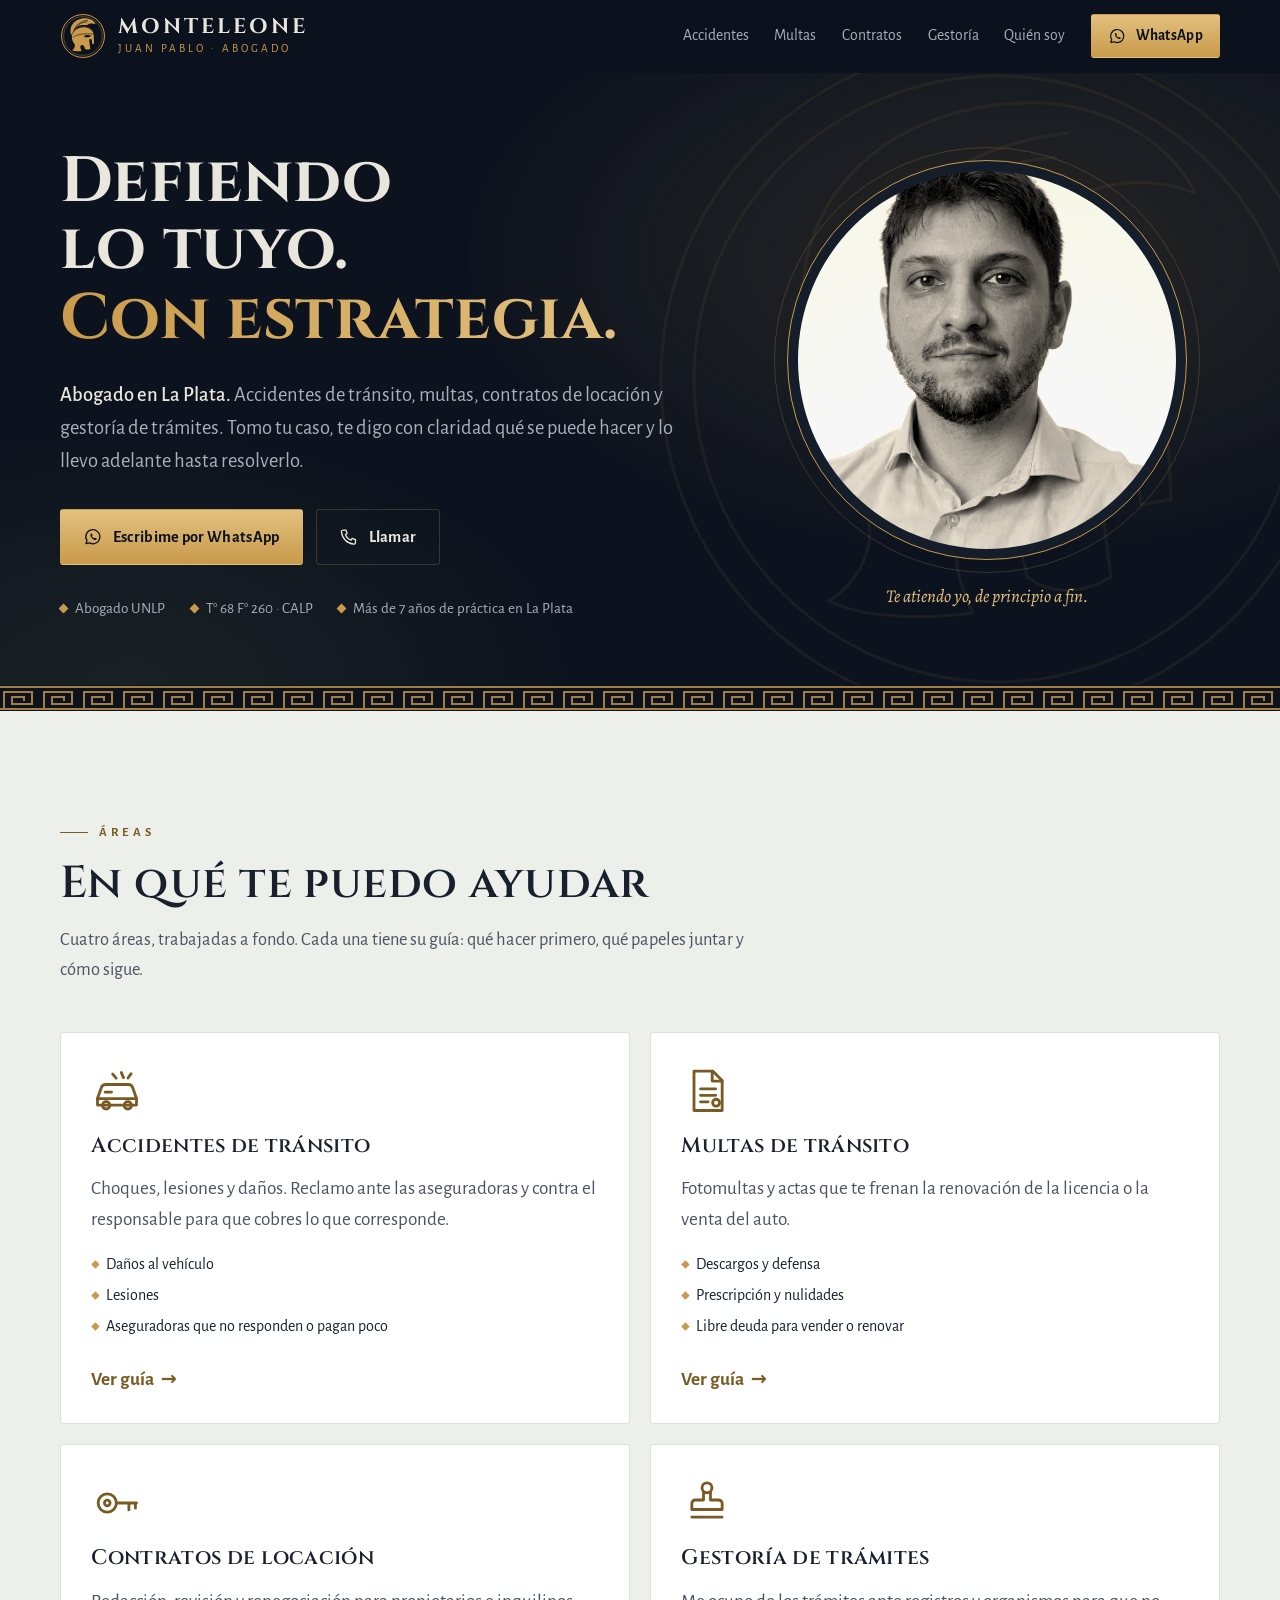
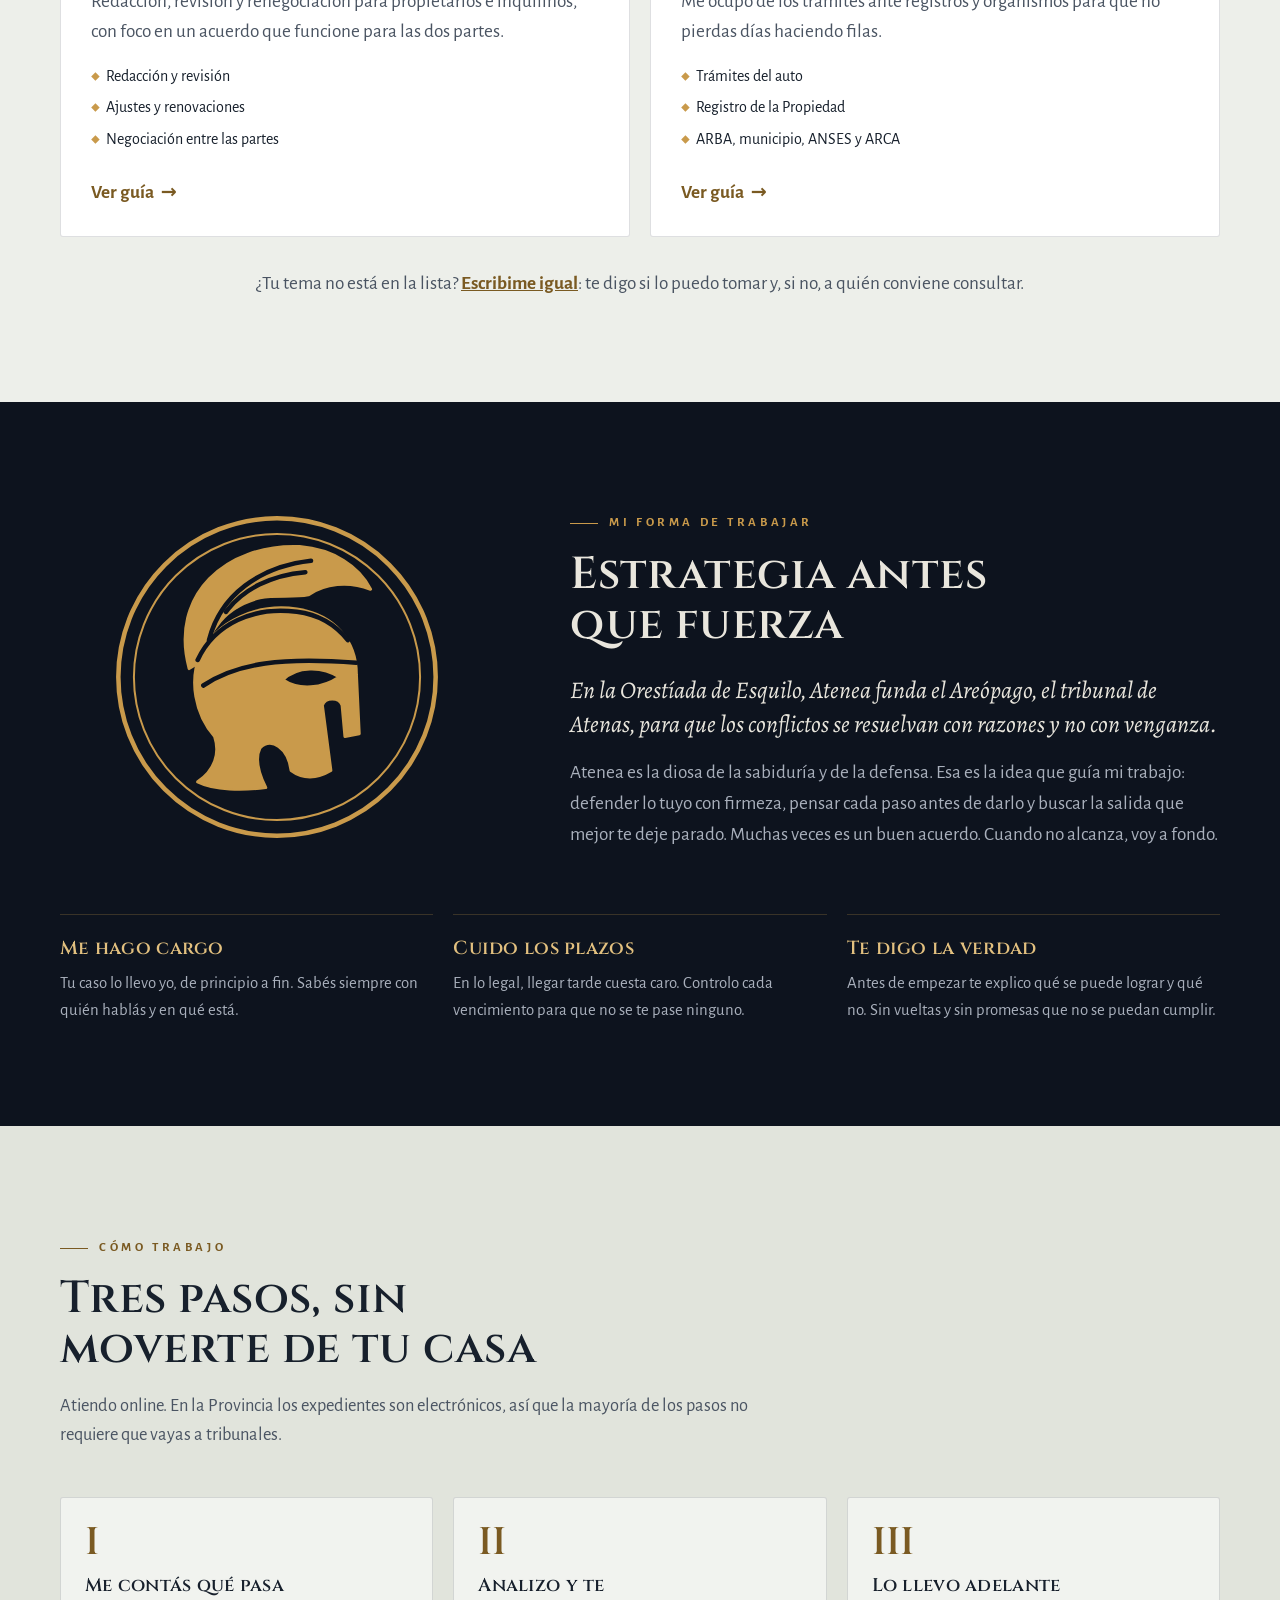
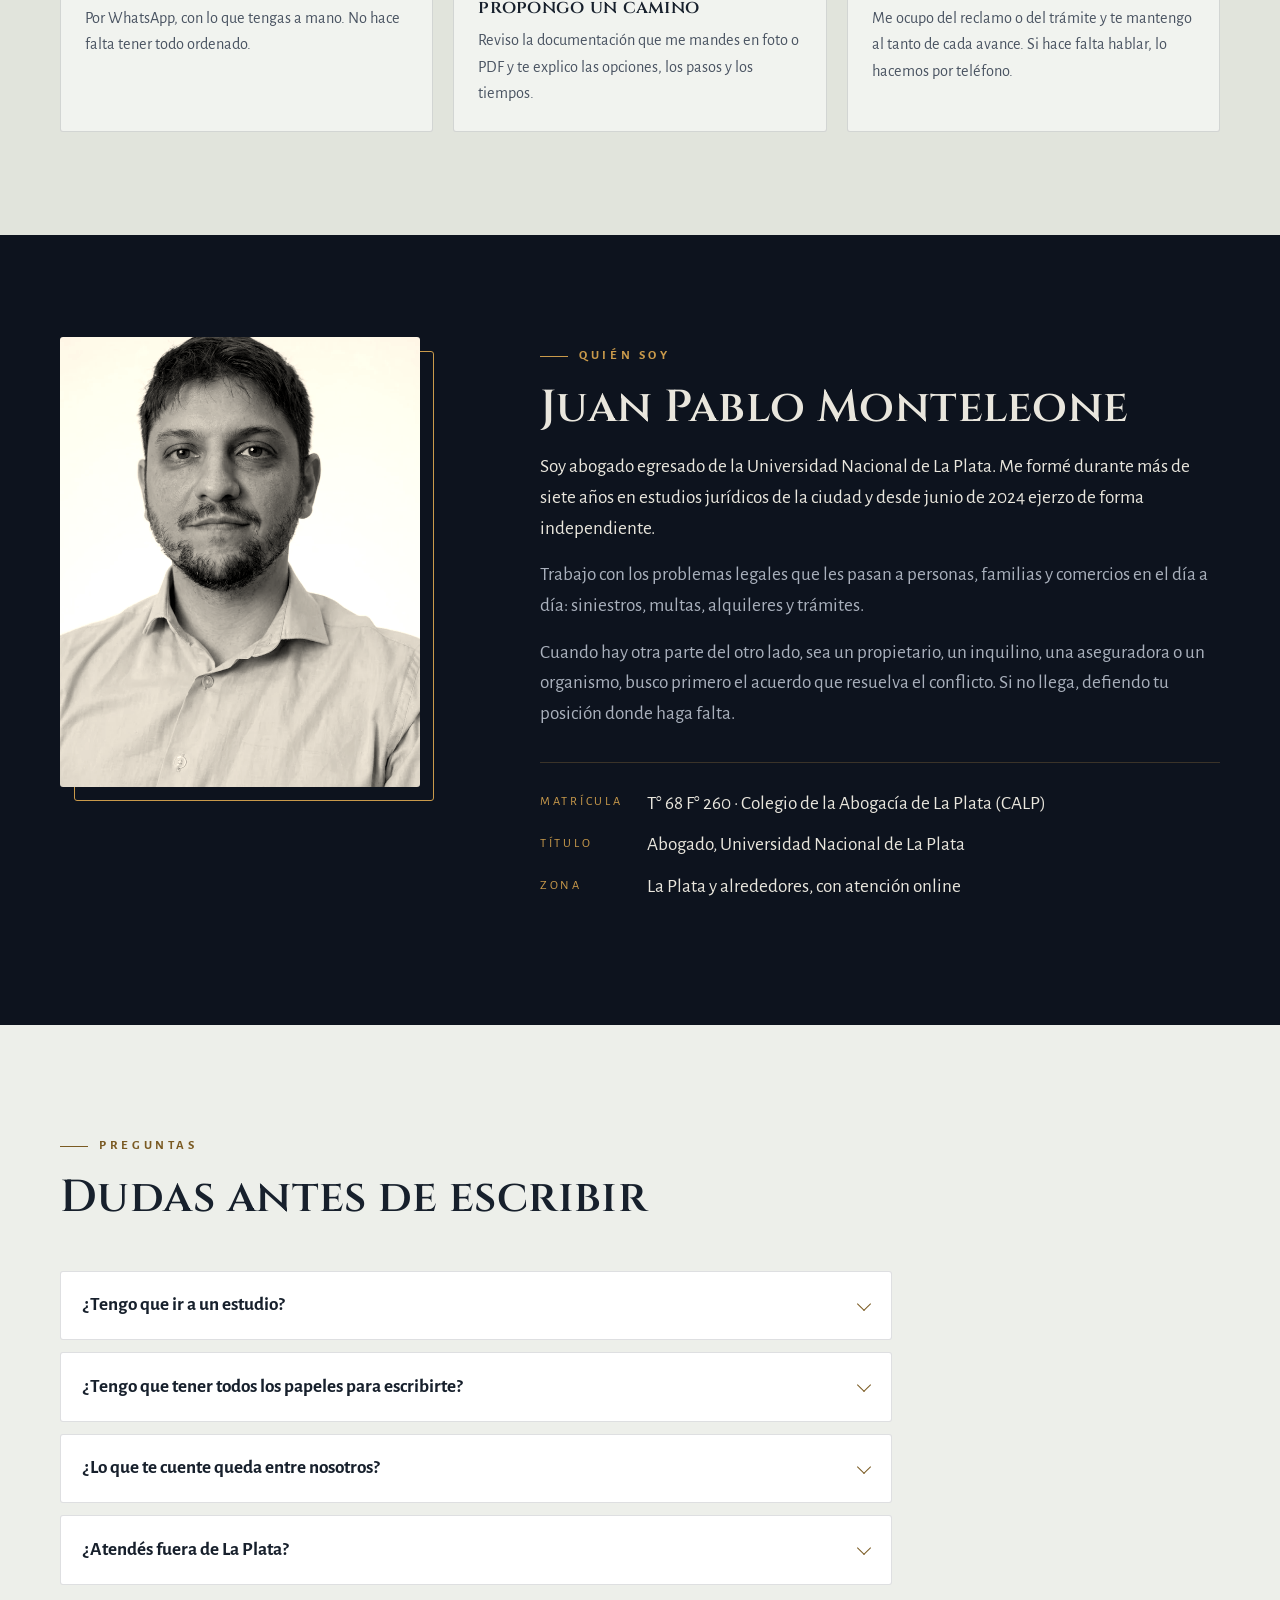
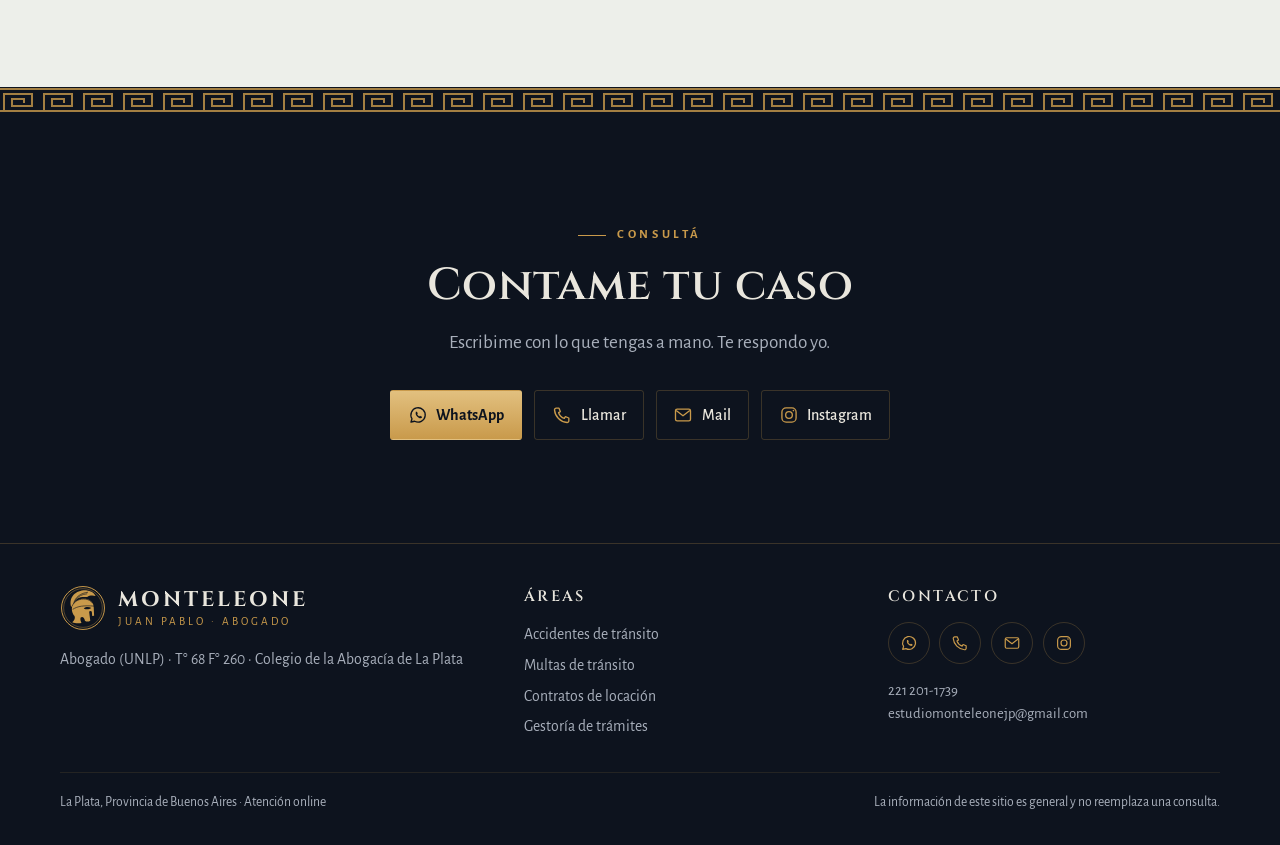
==== index.html @ ce4d89a9 "Rediseño Atenea: home, estilos, redirecciones y README" ====
<!doctype html>
<html lang="es-AR">
<head>
<meta charset="utf-8">
<!-- BORRADOR: sacar la línea de abajo cuando Juan Pablo apruebe la publicación (en TODAS las páginas) -->
<meta name="robots" content="noindex, nofollow">
<meta name="viewport" content="width=device-width, initial-scale=1, viewport-fit=cover">
<title>Juan Pablo Monteleone | Abogado en La Plata</title>
<meta name="description" content="Abogado en La Plata: accidentes de tránsito, multas, contratos de locación y gestoría de trámites. Tomo tu caso y lo llevo adelante hasta resolverlo. Atención online.">
<meta name="theme-color" content="#0D131E">
<link rel="icon" href="/assets/logo/favicon.svg" type="image/svg+xml">
<link rel="stylesheet" href="/styles.css">
<link rel="canonical" href="https://juanpablomonteleone.pages.dev/">
<meta property="og:type" content="website">
<meta property="og:locale" content="es_AR">
<meta property="og:site_name" content="Juan Pablo Monteleone, abogado">
<meta property="og:title" content="Juan Pablo Monteleone | Abogado en La Plata">
<meta property="og:description" content="Abogado en La Plata: accidentes de tránsito, multas, contratos de locación y gestoría de trámites. Tomo tu caso y lo llevo adelante hasta resolverlo. Atención online.">
<meta property="og:url" content="https://juanpablomonteleone.pages.dev/">
<meta property="og:image" content="https://juanpablomonteleone.pages.dev/assets/og/home.jpg">
<script type="application/ld+json">{"@context": "https://schema.org", "@type": "LegalService", "name": "Juan Pablo Monteleone, abogado", "url": "https://juanpablomonteleone.pages.dev/", "telephone": "+5492212011739", "email": "estudiomonteleonejp@gmail.com", "image": "https://juanpablomonteleone.pages.dev/assets/foto-rect.webp", "areaServed": "La Plata, Provincia de Buenos Aires", "address": {"@type": "PostalAddress", "addressLocality": "La Plata", "addressRegion": "Buenos Aires", "addressCountry": "AR"}, "knowsAbout": ["Accidentes de tránsito", "Multas de tránsito", "Contratos de locación", "Gestoría de trámites"], "sameAs": ["https://www.instagram.com/monteleone.abogado/"]}</script>
</head>
<body>
<a class="saltar" href="#contenido">Saltar al contenido</a>
<header class="cabecera">
  <div class="contenedor">
    <a class="marca" href="/" aria-label="Juan Pablo Monteleone, abogado. Inicio">
      <svg viewBox="0 0 120 120" aria-hidden="true" ><g fill="none" style="stroke:var(--bronce)"><circle cx="60" cy="60" r="56" stroke-width="2.6"/><circle cx="60" cy="60" r="50.5" stroke-width="1"/></g><g transform="translate(-4 1)" style="fill:var(--bronce)"><path d="M33 56 C 26 30, 46 12, 72 13 C 84 14, 93 20, 97 28 C 89 25, 81 26, 75 30 C 70 31, 64 30, 58 31 C 46 34, 39 43, 38 53 Z"/><path fill-rule="evenodd" d="M36 96 C 42 92, 44 86, 42 80 C 35 72, 33 60, 37 51 C 43 39, 57 33, 71 35 C 84 37, 92 46, 92 58 L 93 79 L 88 80 L 87 69 C 86 66, 81 66, 80 69 L 83 92 C 78 95, 73 95, 69 92 C 68 84, 62 80, 58 84 C 56 88, 58 94, 60 98 C 52 99, 42 99, 36 96 Z M 66 60 C 71 55, 80 55, 86 59 C 80 63, 72 64, 66 60 Z"/></g><g transform="translate(-4 1)" fill="none" stroke-linecap="round" style="stroke:var(--noche)" stroke-width="1.6"><path d="M36 53 C 42 40, 56 34, 71 36 C 79 37, 85 41, 89 46"/><path d="M40 46 C 44 30, 58 20, 76 18"/><path d="M46 36 C 52 28, 62 23, 74 22"/><path d="M38 62 C 50 54, 66 52, 92 54"/></g></svg>
      <span class="marca-texto"><span class="marca-nombre">MONTELEONE</span><span class="marca-sub">Juan Pablo · Abogado</span></span>
    </a>
    <button class="menu-btn" type="button" aria-expanded="false" aria-controls="nav" aria-label="Abrir menú"><span></span><span></span><span></span></button>
    <nav class="nav" id="nav" aria-label="Principal">
      <a class="nav-link" href="/accidentes/">Accidentes</a><a class="nav-link" href="/multas/">Multas</a><a class="nav-link" href="/contratos/">Contratos</a><a class="nav-link" href="/gestoria/">Gestoría</a><a class="nav-link" href="/#quien-soy">Quién soy</a>
      <a class="btn btn-oro btn-chico" href="https://wa.me/5492212011739?text=Hola%20Juan%20Pablo%2C%20vi%20tu%20web%20y%20quiero%20hacerte%20una%20consulta." target="_blank" rel="noopener"><svg viewBox="0 0 24 24" aria-hidden="true" fill="none" stroke="currentColor" stroke-width="1.6" stroke-linejoin="round"><path d="M3.6 20.4l1.2-3.9A8.6 8.6 0 1 1 8 19.5z"/><path fill="currentColor" stroke="none" d="M9 8.6c.2-.5.6-.6.9-.6h.5c.2 0 .4.1.5.4l.7 1.6c.1.2 0 .5-.1.6l-.5.6c.6 1.1 1.4 1.9 2.5 2.5l.6-.5c.2-.2.4-.2.6-.1l1.6.7c.3.1.4.3.4.5v.5c0 .3-.1.7-.6.9-.7.3-1.9.4-3.7-.8-1.5-1-2.6-2.4-3-3.6-.4-1.3-.1-2.1.1-2.7z"/></svg>WhatsApp</a>
    </nav>
  </div>
</header>
<main id="contenido">
<section class="hero">
  <svg class="hero-marca-agua" viewBox="0 0 120 120" aria-hidden="true"><g fill="none" stroke="#C99A4B" stroke-width=".5" stroke-linejoin="round"><circle pathLength="1" cx="60" cy="60" r="56"/><circle pathLength="1" cx="60" cy="60" r="50.5"/><g transform="translate(-4 1)"><path pathLength="1" d="M33 56 C 26 30, 46 12, 72 13 C 84 14, 93 20, 97 28 C 89 25, 81 26, 75 30 C 70 31, 64 30, 58 31 C 46 34, 39 43, 38 53 Z"/><path pathLength="1" d="M36 96 C 42 92, 44 86, 42 80 C 35 72, 33 60, 37 51 C 43 39, 57 33, 71 35 C 84 37, 92 46, 92 58 L 93 79 L 88 80 L 87 69 C 86 66, 81 66, 80 69 L 83 92 C 78 95, 73 95, 69 92 C 68 84, 62 80, 58 84 C 56 88, 58 94, 60 98 C 52 99, 42 99, 36 96 Z"/><path pathLength="1" d="M 66 60 C 71 55, 80 55, 86 59 C 80 63, 72 64, 66 60 Z"/><path pathLength="1" d="M36 53 C 42 40, 56 34, 71 36 C 79 37, 85 41, 89 46"/><path pathLength="1" d="M40 46 C 44 30, 58 20, 76 18"/><path pathLength="1" d="M46 36 C 52 28, 62 23, 74 22"/><path pathLength="1" d="M38 62 C 50 54, 66 52, 92 54"/></g></g></svg>
  <div class="contenedor hero-grid">
    <div>
      <h1><span class="linea"><span>Defiendo lo tuyo.</span></span><span class="linea"><em>Con estrategia.</em></span></h1>
      <p class="hero-lead entrada d1"><strong>Abogado en La Plata.</strong> Accidentes de tránsito, multas, contratos de locación y gestoría de trámites. Tomo tu caso, te digo con claridad qué se puede hacer y lo llevo adelante hasta resolverlo.</p>
      <div class="hero-acciones entrada d2">
        <a class="btn btn-oro" href="https://wa.me/5492212011739?text=Hola%20Juan%20Pablo%2C%20vi%20tu%20web%20y%20quiero%20hacerte%20una%20consulta." target="_blank" rel="noopener"><svg viewBox="0 0 24 24" aria-hidden="true" fill="none" stroke="currentColor" stroke-width="1.6" stroke-linejoin="round"><path d="M3.6 20.4l1.2-3.9A8.6 8.6 0 1 1 8 19.5z"/><path fill="currentColor" stroke="none" d="M9 8.6c.2-.5.6-.6.9-.6h.5c.2 0 .4.1.5.4l.7 1.6c.1.2 0 .5-.1.6l-.5.6c.6 1.1 1.4 1.9 2.5 2.5l.6-.5c.2-.2.4-.2.6-.1l1.6.7c.3.1.4.3.4.5v.5c0 .3-.1.7-.6.9-.7.3-1.9.4-3.7-.8-1.5-1-2.6-2.4-3-3.6-.4-1.3-.1-2.1.1-2.7z"/></svg>Escribime por WhatsApp</a>
        <a class="btn btn-linea" href="tel:+5492212011739"><svg viewBox="0 0 24 24" aria-hidden="true" fill="none" stroke="currentColor" stroke-width="1.6" stroke-linejoin="round"><path d="M5 3.8h3.4l1.6 4.1-2.1 1.3a11 11 0 0 0 6.9 6.9l1.3-2.1 4.1 1.6V19a2 2 0 0 1-2.1 2A16.5 16.5 0 0 1 3 5.9a2 2 0 0 1 2-2.1z"/></svg>Llamar</a>
      </div>
      <ul class="credenciales entrada d3">
        <li>Abogado UNLP</li>
        <li>T° 68 F° 260 · CALP</li>
        <li>Más de 7 años de práctica en La Plata</li>
      </ul>
    </div>
    <figure class="retrato" style="margin:0">
      <div class="retrato-marco"><img src="/assets/foto-rect.webp" alt="Juan Pablo Monteleone, abogado en La Plata" width="697" height="1024" fetchpriority="high"></div>
      <figcaption class="retrato-pie entrada d3">Te atiendo yo, de principio a fin.</figcaption>
    </figure>
  </div>
</section>
<div class="meandro" aria-hidden="true"></div>

<section class="seccion claro" id="areas">
  <div class="contenedor">
    <div class="encabezado rv"><span class="rotulo">Áreas</span><h2>En qué te puedo ayudar</h2><p>Cuatro áreas, trabajadas a fondo. Cada una tiene su guía: qué hacer primero, qué papeles juntar y cómo sigue.</p></div>
    <div class="areas" data-escalonar><a class="area" href="/accidentes/">
      <span class="area-ico"><svg viewBox="0 0 24 24" aria-hidden="true" fill="none" stroke="currentColor" stroke-width="1.3" stroke-linejoin="round" stroke-linecap="round"><path d="M3 15.5l1.7-4.9A2.2 2.2 0 0 1 6.8 9h10.4a2.2 2.2 0 0 1 2.1 1.6l1.7 4.9v3H3z"/><path d="M3 15.5h18M6.5 12.5h3"/><circle cx="7" cy="18.6" r="1.7"/><circle cx="17" cy="18.6" r="1.7"/><path d="M14 3.5l1 2.3M18.5 4l-1.4 2M10 4.2l1.6 1.9"/></svg></span>
      <h3>Accidentes de tránsito</h3>
      <p>Choques, lesiones y daños. Reclamo ante las aseguradoras y contra el responsable para que cobres lo que corresponde.</p>
      <ul><li>Daños al vehículo</li><li>Lesiones</li><li>Aseguradoras que no responden o pagan poco</li></ul>
      <span class="ver">Ver guía <span aria-hidden="true">→</span></span>
    </a><a class="area" href="/multas/">
      <span class="area-ico"><svg viewBox="0 0 24 24" aria-hidden="true" fill="none" stroke="currentColor" stroke-width="1.3" stroke-linejoin="round" stroke-linecap="round"><path d="M6 2.8h8.6L19 7.2V21H6z"/><path d="M14.4 2.8v4.6H19M9 11h7M9 14h7M9 17h3.5"/><circle cx="16.2" cy="17.4" r="1.6"/></svg></span>
      <h3>Multas de tránsito</h3>
      <p>Fotomultas y actas que te frenan la renovación de la licencia o la venta del auto.</p>
      <ul><li>Descargos y defensa</li><li>Prescripción y nulidades</li><li>Libre deuda para vender o renovar</li></ul>
      <span class="ver">Ver guía <span aria-hidden="true">→</span></span>
    </a><a class="area" href="/contratos/">
      <span class="area-ico"><svg viewBox="0 0 24 24" aria-hidden="true" fill="none" stroke="currentColor" stroke-width="1.3" stroke-linejoin="round" stroke-linecap="round"><circle cx="7.5" cy="12" r="4.2"/><circle cx="7.5" cy="12" r="1.3"/><path d="M11.7 12H21M17.5 12v3.2M20.5 12v2.4"/></svg></span>
      <h3>Contratos de locación</h3>
      <p>Redacción, revisión y renegociación para propietarios e inquilinos, con foco en un acuerdo que funcione para las dos partes.</p>
      <ul><li>Redacción y revisión</li><li>Ajustes y renovaciones</li><li>Negociación entre las partes</li></ul>
      <span class="ver">Ver guía <span aria-hidden="true">→</span></span>
    </a><a class="area" href="/gestoria/">
      <span class="area-ico"><svg viewBox="0 0 24 24" aria-hidden="true" fill="none" stroke="currentColor" stroke-width="1.3" stroke-linejoin="round" stroke-linecap="round"><circle cx="12" cy="5" r="2.3"/><path d="M10.4 7v3.6H6.6A1.6 1.6 0 0 0 5 12.2V15h14v-2.8a1.6 1.6 0 0 0-1.6-1.6h-3.8V7"/><path d="M5 18.5h14"/></svg></span>
      <h3>Gestoría de trámites</h3>
      <p>Me ocupo de los trámites ante registros y organismos para que no pierdas días haciendo filas.</p>
      <ul><li>Trámites del auto</li><li>Registro de la Propiedad</li><li>ARBA, municipio, ANSES y ARCA</li></ul>
      <span class="ver">Ver guía <span aria-hidden="true">→</span></span>
    </a></div>
    <p class="nota-centro rv">¿Tu tema no está en la lista? <a href="https://wa.me/5492212011739?text=Hola%20Juan%20Pablo%2C%20vi%20tu%20web%20y%20quiero%20consultarte%20por%20otro%20tema." target="_blank" rel="noopener">Escribime igual</a>: te digo si lo puedo tomar y, si no, a quién conviene consultar.</p>
  </div>
</section>

<section class="seccion atenea">
  <div class="contenedor">
    <div class="atenea-grid">
      <svg class="atenea-emblema" viewBox="0 0 120 120" aria-hidden="true"><g fill="none" stroke="currentColor"><circle pathLength="1" class="trazo" cx="60" cy="60" r="56" stroke-width="1.6"/><circle pathLength="1" class="trazo" cx="60" cy="60" r="50.5" stroke-width=".7"/><g transform="translate(-4 1)" stroke-width="1.1" stroke-linejoin="round"><path pathLength="1" class="trazo" d="M33 56 C 26 30, 46 12, 72 13 C 84 14, 93 20, 97 28 C 89 25, 81 26, 75 30 C 70 31, 64 30, 58 31 C 46 34, 39 43, 38 53 Z"/><path pathLength="1" class="trazo" d="M36 96 C 42 92, 44 86, 42 80 C 35 72, 33 60, 37 51 C 43 39, 57 33, 71 35 C 84 37, 92 46, 92 58 L 93 79 L 88 80 L 87 69 C 86 66, 81 66, 80 69 L 83 92 C 78 95, 73 95, 69 92 C 68 84, 62 80, 58 84 C 56 88, 58 94, 60 98 C 52 99, 42 99, 36 96 Z"/><path pathLength="1" class="trazo" d="M 66 60 C 71 55, 80 55, 86 59 C 80 63, 72 64, 66 60 Z"/></g></g><g class="relleno" transform="translate(-4 1)"><path fill="currentColor" d="M33 56 C 26 30, 46 12, 72 13 C 84 14, 93 20, 97 28 C 89 25, 81 26, 75 30 C 70 31, 64 30, 58 31 C 46 34, 39 43, 38 53 Z"/><path fill="currentColor" fill-rule="evenodd" d="M36 96 C 42 92, 44 86, 42 80 C 35 72, 33 60, 37 51 C 43 39, 57 33, 71 35 C 84 37, 92 46, 92 58 L 93 79 L 88 80 L 87 69 C 86 66, 81 66, 80 69 L 83 92 C 78 95, 73 95, 69 92 C 68 84, 62 80, 58 84 C 56 88, 58 94, 60 98 C 52 99, 42 99, 36 96 Z M 66 60 C 71 55, 80 55, 86 59 C 80 63, 72 64, 66 60 Z"/><g fill="none" stroke-linecap="round" stroke-width="1.6" style="stroke:var(--noche)"><path d="M36 53 C 42 40, 56 34, 71 36 C 79 37, 85 41, 89 46"/><path d="M40 46 C 44 30, 58 20, 76 18"/><path d="M46 36 C 52 28, 62 23, 74 22"/><path d="M38 62 C 50 54, 66 52, 92 54"/></g></g></svg>
      <div class="rv">
        <span class="rotulo">Mi forma de trabajar</span>
        <h2>Estrategia antes que fuerza</h2>
        <p class="cita">En la Orestíada de Esquilo, Atenea funda el Areópago, el tribunal de Atenas, para que los conflictos se resuelvan con razones y no con venganza.</p>
        <p class="texto">Atenea es la diosa de la sabiduría y de la defensa. Esa es la idea que guía mi trabajo: defender lo tuyo con firmeza, pensar cada paso antes de darlo y buscar la salida que mejor te deje parado. Muchas veces es un buen acuerdo. Cuando no alcanza, voy a fondo.</p>
      </div>
    </div>
    <div class="pilares" data-escalonar>
      <div class="pilar"><h3>Me hago cargo</h3><p>Tu caso lo llevo yo, de principio a fin. Sabés siempre con quién hablás y en qué está.</p></div>
      <div class="pilar"><h3>Cuido los plazos</h3><p>En lo legal, llegar tarde cuesta caro. Controlo cada vencimiento para que no se te pase ninguno.</p></div>
      <div class="pilar"><h3>Te digo la verdad</h3><p>Antes de empezar te explico qué se puede lograr y qué no. Sin vueltas y sin promesas que no se puedan cumplir.</p></div>
    </div>
  </div>
</section>

<section class="seccion claro alt">
  <div class="contenedor">
    <div class="encabezado rv"><span class="rotulo">Cómo trabajo</span><h2>Tres pasos, sin moverte de tu casa</h2><p>Atiendo online. En la Provincia los expedientes son electrónicos, así que la mayoría de los pasos no requiere que vayas a tribunales.</p></div>
    <ol class="pasos" style="--n:3" data-escalonar><li class="paso"><span class="paso-num" aria-hidden="true">I</span><h3>Me contás qué pasa</h3><p>Por WhatsApp, con lo que tengas a mano. No hace falta tener todo ordenado.</p></li><li class="paso"><span class="paso-num" aria-hidden="true">II</span><h3>Analizo y te propongo un camino</h3><p>Reviso la documentación que me mandes en foto o PDF y te explico las opciones, los pasos y los tiempos.</p></li><li class="paso"><span class="paso-num" aria-hidden="true">III</span><h3>Lo llevo adelante</h3><p>Me ocupo del reclamo o del trámite y te mantengo al tanto de cada avance. Si hace falta hablar, lo hacemos por teléfono.</p></li></ol>
  </div>
</section>

<section class="seccion" id="quien-soy">
  <div class="contenedor quien-grid">
    <div class="quien-foto rv"><img src="/assets/foto-rect.webp" alt="Retrato de Juan Pablo Monteleone" width="697" height="1024" loading="lazy"></div>
    <div class="quien-texto rv" style="--d:.12s">
      <span class="rotulo">Quién soy</span>
      <h2>Juan Pablo Monteleone</h2>
      <p class="destacado" style="margin-top:1.2rem">Soy abogado egresado de la Universidad Nacional de La Plata. Me formé durante más de siete años en estudios jurídicos de la ciudad y desde junio de 2024 ejerzo de forma independiente.</p>
      <p>Trabajo con los problemas legales que les pasan a personas, familias y comercios en el día a día: siniestros, multas, alquileres y trámites.</p>
      <p>Cuando hay otra parte del otro lado, sea un propietario, un inquilino, una aseguradora o un organismo, busco primero el acuerdo que resuelva el conflicto. Si no llega, defiendo tu posición donde haga falta.</p>
      <dl class="datos">
        <dt>Matrícula</dt><dd>T° 68 F° 260 · Colegio de la Abogacía de La Plata (CALP)</dd>
        <dt>Título</dt><dd>Abogado, Universidad Nacional de La Plata</dd>
        <dt>Zona</dt><dd>La Plata y alrededores, con atención online</dd>
      </dl>
    </div>
  </div>
</section>

<section class="seccion claro">
  <div class="contenedor">
    <div class="encabezado rv"><span class="rotulo">Preguntas</span><h2>Dudas antes de escribir</h2></div>
    <div class="faq" data-escalonar><details><summary>¿Tengo que ir a un estudio?</summary><div class="resp"><p>No. Atiendo online: me escribís por WhatsApp, me mandás la documentación en foto o PDF y, si hace falta, hablamos por teléfono.</p></div></details><details><summary>¿Tengo que tener todos los papeles para escribirte?</summary><div class="resp"><p>No. Contame qué pasó con lo que tengas. Yo te digo qué falta y cómo conseguirlo.</p></div></details><details><summary>¿Lo que te cuente queda entre nosotros?</summary><div class="resp"><p>Sí. Como abogado estoy obligado a guardar secreto profesional. Lo que me contás y los documentos que me mandás se usan solo para tu consulta.</p></div></details><details><summary>¿Atendés fuera de La Plata?</summary><div class="resp"><p>Trabajo principalmente en La Plata y alrededores. Como atiendo online, también puedo tomar consultas de otras ciudades de la Provincia. Si tu caso tramita en otra jurisdicción, te lo digo desde el principio.</p></div></details></div>
  </div>
</section>

<div class="meandro" aria-hidden="true"></div>
<section class="seccion cta-final">
  <div class="contenedor rv">
    <span class="rotulo">Consultá</span>
    <h2>Contame tu caso</h2>
    <p>Escribime con lo que tengas a mano. Te respondo yo.</p>
    <div class="contacto-iconos"><a class="ico-btn principal" href="https://wa.me/5492212011739?text=Hola%20Juan%20Pablo%2C%20vi%20tu%20web%20y%20quiero%20hacerte%20una%20consulta." target="_blank" rel="noopener"><svg viewBox="0 0 24 24" aria-hidden="true" fill="none" stroke="currentColor" stroke-width="1.6" stroke-linejoin="round"><path d="M3.6 20.4l1.2-3.9A8.6 8.6 0 1 1 8 19.5z"/><path fill="currentColor" stroke="none" d="M9 8.6c.2-.5.6-.6.9-.6h.5c.2 0 .4.1.5.4l.7 1.6c.1.2 0 .5-.1.6l-.5.6c.6 1.1 1.4 1.9 2.5 2.5l.6-.5c.2-.2.4-.2.6-.1l1.6.7c.3.1.4.3.4.5v.5c0 .3-.1.7-.6.9-.7.3-1.9.4-3.7-.8-1.5-1-2.6-2.4-3-3.6-.4-1.3-.1-2.1.1-2.7z"/></svg><span>WhatsApp</span></a><a class="ico-btn" href="tel:+5492212011739" title="221 201-1739"><svg viewBox="0 0 24 24" aria-hidden="true" fill="none" stroke="currentColor" stroke-width="1.6" stroke-linejoin="round"><path d="M5 3.8h3.4l1.6 4.1-2.1 1.3a11 11 0 0 0 6.9 6.9l1.3-2.1 4.1 1.6V19a2 2 0 0 1-2.1 2A16.5 16.5 0 0 1 3 5.9a2 2 0 0 1 2-2.1z"/></svg><span>Llamar</span></a><a class="ico-btn" href="mailto:estudiomonteleonejp@gmail.com" title="estudiomonteleonejp@gmail.com"><svg viewBox="0 0 24 24" aria-hidden="true" fill="none" stroke="currentColor" stroke-width="1.6" stroke-linejoin="round"><rect x="3" y="5" width="18" height="14" rx="2"/><path d="M3.8 6.6 12 13l8.2-6.4"/></svg><span>Mail</span></a><a class="ico-btn" href="https://www.instagram.com/monteleone.abogado/" target="_blank" rel="noopener" title="@monteleone.abogado"><svg viewBox="0 0 24 24" aria-hidden="true" fill="none" stroke="currentColor" stroke-width="1.6"><rect x="3.5" y="3.5" width="17" height="17" rx="5"/><circle cx="12" cy="12" r="4"/><circle cx="17.3" cy="6.7" r="1" fill="currentColor" stroke="none"/></svg><span>Instagram</span></a></div>
  </div>
</section>
</main>
<footer class="pie">
  <div class="contenedor">
    <div class="pie-grid">
      <div>
        <a class="marca" href="/" aria-label="Inicio"><svg viewBox="0 0 120 120" aria-hidden="true" ><g fill="none" style="stroke:var(--bronce)"><circle cx="60" cy="60" r="56" stroke-width="2.6"/><circle cx="60" cy="60" r="50.5" stroke-width="1"/></g><g transform="translate(-4 1)" style="fill:var(--bronce)"><path d="M33 56 C 26 30, 46 12, 72 13 C 84 14, 93 20, 97 28 C 89 25, 81 26, 75 30 C 70 31, 64 30, 58 31 C 46 34, 39 43, 38 53 Z"/><path fill-rule="evenodd" d="M36 96 C 42 92, 44 86, 42 80 C 35 72, 33 60, 37 51 C 43 39, 57 33, 71 35 C 84 37, 92 46, 92 58 L 93 79 L 88 80 L 87 69 C 86 66, 81 66, 80 69 L 83 92 C 78 95, 73 95, 69 92 C 68 84, 62 80, 58 84 C 56 88, 58 94, 60 98 C 52 99, 42 99, 36 96 Z M 66 60 C 71 55, 80 55, 86 59 C 80 63, 72 64, 66 60 Z"/></g><g transform="translate(-4 1)" fill="none" stroke-linecap="round" style="stroke:var(--noche)" stroke-width="1.6"><path d="M36 53 C 42 40, 56 34, 71 36 C 79 37, 85 41, 89 46"/><path d="M40 46 C 44 30, 58 20, 76 18"/><path d="M46 36 C 52 28, 62 23, 74 22"/><path d="M38 62 C 50 54, 66 52, 92 54"/></g></svg><span class="marca-texto"><span class="marca-nombre">MONTELEONE</span><span class="marca-sub">Juan Pablo · Abogado</span></span></a>
        <p class="matricula">Abogado (UNLP) · T° 68 F° 260 · Colegio de la Abogacía de La Plata</p>
      </div>
      <div>
        <h4>ÁREAS</h4>
        <ul><li><a href="/accidentes/">Accidentes de tránsito</a></li><li><a href="/multas/">Multas de tránsito</a></li><li><a href="/contratos/">Contratos de locación</a></li><li><a href="/gestoria/">Gestoría de trámites</a></li></ul>
      </div>
      <div>
        <h4>CONTACTO</h4>
        <div class="pie-iconos">
          <a href="https://wa.me/5492212011739?text=Hola%20Juan%20Pablo%2C%20vi%20tu%20web%20y%20quiero%20hacerte%20una%20consulta." target="_blank" rel="noopener" aria-label="WhatsApp"><svg viewBox="0 0 24 24" aria-hidden="true" fill="none" stroke="currentColor" stroke-width="1.6" stroke-linejoin="round"><path d="M3.6 20.4l1.2-3.9A8.6 8.6 0 1 1 8 19.5z"/><path fill="currentColor" stroke="none" d="M9 8.6c.2-.5.6-.6.9-.6h.5c.2 0 .4.1.5.4l.7 1.6c.1.2 0 .5-.1.6l-.5.6c.6 1.1 1.4 1.9 2.5 2.5l.6-.5c.2-.2.4-.2.6-.1l1.6.7c.3.1.4.3.4.5v.5c0 .3-.1.7-.6.9-.7.3-1.9.4-3.7-.8-1.5-1-2.6-2.4-3-3.6-.4-1.3-.1-2.1.1-2.7z"/></svg></a>
          <a href="tel:+5492212011739" aria-label="Llamar al 221 201-1739"><svg viewBox="0 0 24 24" aria-hidden="true" fill="none" stroke="currentColor" stroke-width="1.6" stroke-linejoin="round"><path d="M5 3.8h3.4l1.6 4.1-2.1 1.3a11 11 0 0 0 6.9 6.9l1.3-2.1 4.1 1.6V19a2 2 0 0 1-2.1 2A16.5 16.5 0 0 1 3 5.9a2 2 0 0 1 2-2.1z"/></svg></a>
          <a href="mailto:estudiomonteleonejp@gmail.com" aria-label="Enviar un mail"><svg viewBox="0 0 24 24" aria-hidden="true" fill="none" stroke="currentColor" stroke-width="1.6" stroke-linejoin="round"><rect x="3" y="5" width="18" height="14" rx="2"/><path d="M3.8 6.6 12 13l8.2-6.4"/></svg></a>
          <a href="https://www.instagram.com/monteleone.abogado/" target="_blank" rel="noopener" aria-label="Instagram"><svg viewBox="0 0 24 24" aria-hidden="true" fill="none" stroke="currentColor" stroke-width="1.6"><rect x="3.5" y="3.5" width="17" height="17" rx="5"/><circle cx="12" cy="12" r="4"/><circle cx="17.3" cy="6.7" r="1" fill="currentColor" stroke="none"/></svg></a>
        </div>
        <p class="pie-datos">221 201-1739<br>estudiomonteleonejp@gmail.com</p>
      </div>
    </div>
    <div class="pie-legal">
      <span>La Plata, Provincia de Buenos Aires · Atención online</span>
      <span>La información de este sitio es general y no reemplaza una consulta.</span>
    </div>
  </div>
</footer>
<script src="/main.js"></script>
</body>
</html>
---- styles.css ----
@font-face { font-family: "Cinzel"; src: url("assets/fonts/cinzel-latin-600-normal.woff2") format("woff2"); font-weight: 600; font-style: normal; font-display: swap; }
@font-face { font-family: "Cinzel"; src: url("assets/fonts/cinzel-latin-700-normal.woff2") format("woff2"); font-weight: 700; font-style: normal; font-display: swap; }
@font-face { font-family: "Alegreya Sans"; src: url("assets/fonts/alegreya-sans-latin-400-normal.woff2") format("woff2"); font-weight: 400; font-style: normal; font-display: swap; }
@font-face { font-family: "Alegreya Sans"; src: url("assets/fonts/alegreya-sans-latin-400-italic.woff2") format("woff2"); font-weight: 400; font-style: italic; font-display: swap; }
@font-face { font-family: "Alegreya Sans"; src: url("assets/fonts/alegreya-sans-latin-500-normal.woff2") format("woff2"); font-weight: 500; font-style: normal; font-display: swap; }
@font-face { font-family: "Alegreya Sans"; src: url("assets/fonts/alegreya-sans-latin-700-normal.woff2") format("woff2"); font-weight: 700; font-style: normal; font-display: swap; }
@font-face { font-family: "Alegreya"; src: url("assets/fonts/alegreya-latin-400-italic.woff2") format("woff2"); font-weight: 400; font-style: italic; font-display: swap; }

/* Monteleone · Abogado — estética "Atenea": noche ateniense, bronce y mármol.
   Layout: bandas alternadas oscuro/mármol; columnas que se apilan en celular. */
:root {
  --noche: #0D131E;
  --noche-2: #151D2B;
  --noche-3: #1C2638;
  --bronce: #C99A4B;
  --bronce-claro: #E2C07F;
  --bronce-texto: #7A5A22;      /* bronce legible sobre mármol */
  --marmol: #EDEFEA;
  --marmol-2: #E1E4DC;
  --tinta: #17202C;
  --tinta-2: #4A5462;
  --claro: #E9E6DD;             /* texto sobre noche */
  --claro-2: #A9B0BC;
  --linea-osc: rgba(201, 154, 75, .24);
  --linea-clara: rgba(23, 32, 44, .14);

  --f-display: "Cinzel", "Trajan Pro", "Times New Roman", serif;
  --f-texto: "Alegreya Sans", "Segoe UI", system-ui, sans-serif;
  --f-cita: "Alegreya", Georgia, serif;

  --ancho: 1160px;
  --radio: 3px;
  --ease: cubic-bezier(.2, .7, .2, 1);
  --gutter-l: max(20px, env(safe-area-inset-left, 0px));
  --gutter-r: max(20px, env(safe-area-inset-right, 0px));
  color-scheme: dark;
}

*, *::before, *::after { box-sizing: border-box; }
html { scroll-behavior: smooth; -webkit-text-size-adjust: 100%; }
body {
  margin: 0;
  background: var(--noche);
  color: var(--claro);
  font-family: var(--f-texto);
  font-size: 1.2rem;
  line-height: 1.6;
  overflow-x: hidden;
}
body::before {
  content: ""; position: fixed; inset: 0 0 auto; height: env(safe-area-inset-top, 0px);
  z-index: 60; background: var(--noche);
}
img { max-width: 100%; height: auto; display: block; }
a { color: inherit; }
:focus-visible { outline: 2px solid var(--bronce-claro); outline-offset: 3px; }
h1, h2, h3 { text-wrap: balance; margin: 0; }
p { margin: 0; }
ul, ol { margin: 0; padding: 0; }

.saltar { position: absolute; left: -9999px; top: 0; background: var(--bronce); color: var(--noche); padding: .6rem 1rem; z-index: 100; }
.saltar:focus { left: 1rem; top: 1rem; }

.contenedor {
  width: 100%; max-width: calc(var(--ancho) + 40px); margin: 0 auto;
  padding-left: var(--gutter-l); padding-right: var(--gutter-r);
}

/* ---------- Cabecera ---------- */
.cabecera {
  position: sticky; top: env(safe-area-inset-top, 0px); z-index: 50;
  background: rgba(13, 19, 30, .86);
  backdrop-filter: blur(10px); -webkit-backdrop-filter: blur(10px);
  border-bottom: 1px solid transparent;
  transition: border-color .4s var(--ease), background .4s var(--ease);
}
.cabecera.con-sombra { border-bottom-color: var(--linea-osc); background: rgba(13, 19, 30, .96); }
.cabecera .contenedor { display: flex; align-items: center; justify-content: space-between; gap: 1rem; padding-block: .8rem; }

.marca { display: flex; align-items: center; gap: .75rem; text-decoration: none; color: var(--claro); }
.marca svg { width: 46px; height: 46px; flex: none; transition: transform .6s var(--ease); }
.marca:hover svg { transform: rotate(-6deg) scale(1.04); }
.marca-texto { display: flex; flex-direction: column; line-height: 1.05; }
.marca-nombre { font-family: var(--f-display); font-weight: 700; font-size: 1.32rem; letter-spacing: .14em; }
.marca-sub { font-size: .72rem; letter-spacing: .26em; text-transform: uppercase; color: var(--bronce); margin-top: .3rem; }

.nav { display: flex; align-items: center; gap: 1.6rem; }
.nav a.nav-link {
  text-decoration: none; font-size: .98rem; color: var(--claro-2); position: relative; padding-block: .3rem;
  transition: color .3s;
}
.nav a.nav-link::after {
  content: ""; position: absolute; left: 0; right: 0; bottom: 0; height: 1px; background: var(--bronce);
  transform: scaleX(0); transform-origin: left; transition: transform .45s var(--ease);
}
.nav a.nav-link:hover, .nav a.nav-link[aria-current="page"] { color: var(--claro); }
.nav a.nav-link:hover::after, .nav a.nav-link[aria-current="page"]::after { transform: scaleX(1); }

.menu-btn { display: none; background: none; border: 1px solid var(--linea-osc); color: var(--claro); border-radius: var(--radio); width: 44px; height: 44px; cursor: pointer; }
.menu-btn span { display: block; width: 20px; height: 1.5px; background: currentColor; margin: 5px auto; transition: transform .35s var(--ease), opacity .3s; }
.menu-btn[aria-expanded="true"] span:nth-child(1) { transform: translateY(6.5px) rotate(45deg); }
.menu-btn[aria-expanded="true"] span:nth-child(2) { opacity: 0; }
.menu-btn[aria-expanded="true"] span:nth-child(3) { transform: translateY(-6.5px) rotate(-45deg); }

/* ---------- Botones ---------- */
.btn {
  display: inline-flex; align-items: center; justify-content: center; gap: .6rem;
  font-family: var(--f-texto); font-weight: 700; font-size: 1.02rem; letter-spacing: .02em;
  padding: .85rem 1.4rem; border-radius: var(--radio); text-decoration: none; cursor: pointer;
  border: 1px solid transparent; position: relative; overflow: hidden; isolation: isolate;
  transition: transform .35s var(--ease), box-shadow .35s var(--ease), background .3s, color .3s, border-color .3s;
}
.btn svg { width: 1.2em; height: 1.2em; flex: none; }
.btn-oro { background: linear-gradient(180deg, var(--bronce-claro), var(--bronce)); color: var(--noche); }
.btn-oro::before {
  content: ""; position: absolute; inset: 0; z-index: -1;
  background: linear-gradient(110deg, transparent 30%, rgba(255, 255, 255, .55) 50%, transparent 70%);
  transform: translateX(-120%); transition: transform .9s var(--ease);
}
.btn-oro:hover::before { transform: translateX(120%); }
.btn-oro:hover { transform: translateY(-2px); box-shadow: 0 10px 28px -10px rgba(201, 154, 75, .7); }
.btn-linea { border-color: var(--linea-osc); color: var(--claro); background: transparent; }
.btn-linea:hover { border-color: var(--bronce); color: var(--bronce-claro); transform: translateY(-2px); }
.btn-chico { padding: .55rem 1rem; font-size: .95rem; }
.claro .btn-linea { border-color: var(--linea-clara); color: var(--tinta); }
.claro .btn-linea:hover { border-color: var(--bronce-texto); color: var(--bronce-texto); }

/* Contacto con íconos */
.contacto-iconos { display: flex; flex-wrap: wrap; gap: .75rem; }
.ico-btn {
  display: inline-flex; align-items: center; gap: .55rem; text-decoration: none;
  padding: .7rem 1.05rem; border: 1px solid var(--linea-osc); border-radius: var(--radio);
  color: var(--claro); font-weight: 500; font-size: 1rem;
  transition: border-color .3s, color .3s, transform .35s var(--ease), background .3s;
}
.ico-btn svg { width: 1.25em; height: 1.25em; color: var(--bronce); transition: transform .45s var(--ease); }
.ico-btn:hover { border-color: var(--bronce); color: var(--bronce-claro); transform: translateY(-2px); background: rgba(201, 154, 75, .06); }
.ico-btn:hover svg { transform: scale(1.12) rotate(-6deg); }
.ico-btn.principal { background: linear-gradient(180deg, var(--bronce-claro), var(--bronce)); color: var(--noche); border-color: transparent; font-weight: 700; }
.ico-btn.principal svg { color: var(--noche); }
.ico-btn.principal:hover { color: var(--noche); box-shadow: 0 10px 28px -10px rgba(201, 154, 75, .7); }

/* ---------- Meandro griego ---------- */
.meandro {
  height: 26px; opacity: .8;
  background-image: url("data:image/svg+xml,%3Csvg xmlns='http://www.w3.org/2000/svg' width='40' height='26' viewBox='0 0 20 13'%3E%3Cg fill='none' stroke='%23C99A4B' stroke-width='1'%3E%3Cpath d='M0 12H20M0 1H20'/%3E%3Cpath d='M2 12V3.5H16V9.5H6V6H12V8'/%3E%3C/g%3E%3C/svg%3E");
  background-repeat: repeat-x; background-size: 40px 26px;
  animation: meandro 60s linear infinite;
}
.meandro.invertido { animation-direction: reverse; }
@keyframes meandro { to { background-position: 400px 0; } }

/* ---------- Hero ---------- */
.hero { position: relative; overflow: hidden; padding-block: clamp(2.5rem, 6vw, 5rem) clamp(2.5rem, 5vw, 4rem); }
.hero::before {
  content: ""; position: absolute; inset: 0; pointer-events: none;
  background:
    radial-gradient(60% 70% at 78% 30%, rgba(201, 154, 75, .14), transparent 70%),
    radial-gradient(50% 60% at 10% 100%, rgba(92, 106, 74, .16), transparent 70%);
}
.hero-marca-agua {
  position: absolute; right: -6%; top: 50%; width: min(720px, 80vw); transform: translateY(-50%);
  opacity: .07; pointer-events: none;
}
.hero-marca-agua path, .hero-marca-agua circle { stroke-dasharray: 1; stroke-dashoffset: 1; animation: trazo 3.2s var(--ease) .2s forwards; }
@keyframes trazo { 0% { stroke-dashoffset: 1; stroke-dasharray: 1; } 99% { stroke-dashoffset: 0; stroke-dasharray: 1; } 100% { stroke-dashoffset: 0; stroke-dasharray: none; } }

.hero-grid { position: relative; display: grid; grid-template-columns: 1.15fr .85fr; gap: clamp(2rem, 5vw, 4.5rem); align-items: center; }
.hero h1 {
  font-family: var(--f-display); font-weight: 700; line-height: 1.04;
  font-size: clamp(2.3rem, 5vw, 4.2rem); letter-spacing: .005em; color: var(--claro);
}
.hero h1 .linea { display: block; overflow: hidden; padding-bottom: .06em; }
.hero h1 .linea > span { display: inline-block; animation: subir 1.1s var(--ease) both; }
.hero h1 .linea:nth-child(2) > span { animation-delay: .18s; }
.hero h1 em { font-style: normal; color: transparent; background: linear-gradient(100deg, var(--bronce) 0%, var(--bronce-claro) 45%, var(--bronce) 60%, var(--bronce-claro) 100%); background-size: 220% 100%; -webkit-background-clip: text; background-clip: text; animation: subir 1.1s var(--ease) .18s both, brillo 7s ease-in-out 1.4s infinite; }
@keyframes subir { from { transform: translateY(105%); } to { transform: none; } }
@keyframes brillo { 0%, 100% { background-position: 0% 0; } 50% { background-position: 100% 0; } }

.hero-lead { margin-top: 1.4rem; max-width: 34em; font-size: clamp(1.1rem, 1.6vw, 1.28rem); color: var(--claro-2); }
.hero-lead strong { color: var(--claro); font-weight: 500; }
.hero-acciones { display: flex; flex-wrap: wrap; gap: .8rem; margin-top: 2rem; }
.credenciales { display: flex; flex-wrap: wrap; gap: .6rem 1.6rem; margin-top: 2rem; list-style: none; font-size: .95rem; color: var(--claro-2); }
.credenciales li { display: flex; align-items: center; gap: .5rem; }
.credenciales li::before { content: ""; width: 7px; height: 7px; background: var(--bronce); transform: rotate(45deg); flex: none; }

.entrada { animation: aparecer 1s var(--ease) both; }
.entrada.d1 { animation-delay: .35s; } .entrada.d2 { animation-delay: .5s; } .entrada.d3 { animation-delay: .65s; }
@keyframes aparecer { from { opacity: 0; transform: translateY(18px); } to { opacity: 1; transform: none; } }

/* Retrato circular (medallón) */
.retrato { position: relative; justify-self: center; width: min(400px, 100%); }
.retrato-marco {
  position: relative; aspect-ratio: 1 / 1; max-width: 100%;
  border-radius: 50%; overflow: hidden;
  border: 1px solid var(--bronce); padding: 10px; background: var(--noche-2);
  outline: 1px solid var(--linea-osc); outline-offset: 12px;
  animation: revelar 1.4s var(--ease) .25s both;
}
.retrato-marco img {
  width: 100%; height: 100%; object-fit: cover; object-position: center 14%;
  border-radius: 50%;
  filter: grayscale(1) sepia(.28) contrast(1.06) brightness(.97);
  transition: filter 1.2s var(--ease), transform 1.2s var(--ease);
}
.retrato:hover .retrato-marco img { filter: grayscale(.15) sepia(.1) contrast(1.03); transform: scale(1.025); }
@keyframes revelar { from { clip-path: circle(0% at 50% 50%); opacity: 0; } to { clip-path: circle(75% at 50% 50%); opacity: 1; } }
.retrato-pie {
  margin-top: 1.4rem; text-align: center; font-family: var(--f-cita); font-style: italic; color: var(--bronce-claro); font-size: 1.12rem;
}

/* ---------- Secciones ---------- */
.seccion { padding-block: clamp(3.5rem, 8vw, 6.5rem); position: relative; }
.claro { background: var(--marmol); color: var(--tinta); }
.claro.alt { background: var(--marmol-2); }
.oscuro-2 { background: var(--noche-2); }

.encabezado { max-width: 44rem; margin-bottom: clamp(2rem, 4vw, 3rem); }
.encabezado.centro { margin-inline: auto; text-align: center; }
.rotulo { display: inline-flex; align-items: center; gap: .7rem; font-size: .8rem; letter-spacing: .28em; text-transform: uppercase; color: var(--bronce); font-weight: 700; margin-bottom: 1rem; }
.claro .rotulo { color: var(--bronce-texto); }
.rotulo::before, .encabezado.centro .rotulo::after { content: ""; width: 28px; height: 1px; background: currentColor; }
h2 { font-family: var(--f-display); font-weight: 600; font-size: clamp(1.9rem, 3.6vw, 2.8rem); line-height: 1.12; letter-spacing: .01em; }
.encabezado p { margin-top: 1rem; color: var(--claro-2); font-size: 1.15rem; }
.claro .encabezado p { color: var(--tinta-2); }
h3 { font-family: var(--f-display); font-weight: 600; font-size: 1.32rem; line-height: 1.2; letter-spacing: .015em; }

/* Áreas */
.areas { display: grid; grid-template-columns: repeat(2, minmax(0, 1fr)); gap: 1.25rem; }
.area {
  position: relative; display: flex; flex-direction: column; gap: 1rem;
  background: #fff; border: 1px solid var(--linea-clara); border-radius: var(--radio);
  padding: 2rem 1.9rem 1.7rem; text-decoration: none; color: var(--tinta); overflow: hidden;
  transition: transform .5s var(--ease), box-shadow .5s var(--ease), border-color .4s;
}
.area::before {
  content: ""; position: absolute; left: 0; right: 0; top: 0; height: 3px;
  background: linear-gradient(90deg, var(--bronce), var(--bronce-claro));
  transform: scaleX(0); transform-origin: left; transition: transform .6s var(--ease);
}
.area:hover { transform: translateY(-6px); box-shadow: 0 24px 50px -28px rgba(13, 19, 30, .55); border-color: rgba(122, 90, 34, .35); }
.area:hover::before { transform: scaleX(1); }
.area-ico { width: 52px; height: 52px; color: var(--bronce-texto); transition: transform .6s var(--ease); }
.area:hover .area-ico { transform: rotate(-8deg) scale(1.08); }
.area p { color: var(--tinta-2); }
.area ul { list-style: none; display: grid; gap: .35rem; font-size: 1rem; }
.area li { display: flex; gap: .55rem; align-items: baseline; }
.area li::before { content: ""; width: 6px; height: 6px; background: var(--bronce); transform: rotate(45deg) translateY(-2px); flex: none; }
.area .ver { margin-top: auto; padding-top: .6rem; font-weight: 700; color: var(--bronce-texto); display: inline-flex; gap: .4rem; align-items: center; }
.area .ver span { transition: transform .4s var(--ease); }
.area:hover .ver span { transform: translateX(6px); }
.nota-centro { text-align: center; margin-top: 2rem; color: var(--tinta-2); }
.nota-centro a { color: var(--bronce-texto); font-weight: 700; }

/* Atenea */
.atenea { overflow: hidden; }
.atenea-grid { display: grid; grid-template-columns: .8fr 1.2fr; gap: clamp(2rem, 6vw, 5rem); align-items: center; }
.atenea-emblema { width: min(340px, 70vw); justify-self: center; color: var(--bronce); }
.atenea-emblema .trazo { stroke-dasharray: 1; stroke-dashoffset: 1; }
.visible .atenea-emblema .trazo { animation: trazo 2.6s var(--ease) forwards; }
.atenea-emblema .relleno { opacity: 0; transition: opacity 1.4s var(--ease) 1.6s; }
.sin-anim .atenea-emblema .trazo { stroke-dasharray: none; stroke-dashoffset: 0; }
.visible .atenea-emblema .relleno, .sin-anim .atenea-emblema .relleno { opacity: 1; }
.cita { font-family: var(--f-cita); font-style: italic; font-size: clamp(1.25rem, 2vw, 1.5rem); line-height: 1.45; color: var(--claro); margin-top: 1.4rem; max-width: 36em; }
.atenea p.texto { color: var(--claro-2); margin-top: 1rem; max-width: 38em; }

.pilares { display: grid; grid-template-columns: repeat(3, minmax(0, 1fr)); gap: 1.25rem; margin-top: clamp(2.5rem, 5vw, 4rem); }
.pilar { border-top: 1px solid var(--linea-osc); padding-top: 1.4rem; }
.pilar h3 { color: var(--bronce-claro); font-size: 1.18rem; }
.pilar p { color: var(--claro-2); margin-top: .6rem; font-size: 1.05rem; }

/* Pasos (secuencia real: numerales romanos) */
.pasos { list-style: none; display: grid; grid-template-columns: repeat(var(--n, 3), minmax(0, 1fr)); gap: 1.25rem; counter-reset: paso; }
.paso { position: relative; padding: 1.6rem 1.5rem; border: 1px solid var(--linea-clara); border-radius: var(--radio); background: rgba(255, 255, 255, .55); transition: transform .5s var(--ease), background .4s; }
.paso:hover { transform: translateY(-4px); background: #fff; }
.paso-num { font-family: var(--f-display); font-size: 2.4rem; line-height: 1; color: var(--bronce-texto); display: block; margin-bottom: .8rem; }
.paso h3 { font-size: 1.15rem; }
.paso p { color: var(--tinta-2); margin-top: .5rem; font-size: 1.02rem; }
.pasos-nota { margin-top: 1.6rem; color: var(--tinta-2); font-size: 1.02rem; max-width: 46em; }

/* Quién soy */
.quien-grid { display: grid; grid-template-columns: .75fr 1.25fr; gap: clamp(2rem, 6vw, 4.5rem); align-items: start; }
.quien-foto { position: relative; max-width: 360px; }
.quien-foto img { border-radius: var(--radio); filter: grayscale(1) sepia(.25) contrast(1.05); transition: filter 1.2s var(--ease); aspect-ratio: 4 / 5; object-fit: cover; object-position: center 15%; width: 100%; }
.quien-foto:hover img { filter: grayscale(.1) sepia(.08); }
.quien-foto::after { content: ""; position: absolute; inset: 14px -14px -14px 14px; border: 1px solid var(--bronce); border-radius: var(--radio); z-index: -1; }
.quien-foto { isolation: isolate; }
.quien-texto p + p { margin-top: 1rem; }
.quien-texto p { color: var(--claro-2); }
.quien-texto p.destacado { color: var(--claro); font-size: 1.2rem; }
.datos { display: grid; grid-template-columns: max-content 1fr; gap: .7rem 1.5rem; margin-top: 2rem; padding-top: 1.6rem; border-top: 1px solid var(--linea-osc); }
.datos dt { font-size: .78rem; letter-spacing: .22em; text-transform: uppercase; color: var(--bronce); padding-top: .2rem; }
.datos dd { margin: 0; color: var(--claro); }

/* Preguntas */
.faq { max-width: 52rem; display: grid; gap: .75rem; }
.faq details { border: 1px solid var(--linea-clara); border-radius: var(--radio); background: #fff; transition: border-color .3s, box-shadow .4s; }
.faq details[open] { border-color: rgba(122, 90, 34, .4); box-shadow: 0 14px 34px -26px rgba(13, 19, 30, .6); }
.faq summary { list-style: none; cursor: pointer; padding: 1.15rem 1.4rem; font-weight: 700; display: flex; justify-content: space-between; gap: 1rem; align-items: center; }
.faq summary::-webkit-details-marker { display: none; }
.faq summary::after { content: ""; width: 10px; height: 10px; border-right: 1.5px solid var(--bronce-texto); border-bottom: 1.5px solid var(--bronce-texto); transform: rotate(45deg); transition: transform .4s var(--ease); flex: none; margin-top: -4px; }
.faq details[open] summary::after { transform: rotate(-135deg); margin-top: 4px; }
.faq .resp { padding: 0 1.4rem 1.3rem; color: var(--tinta-2); }
.faq details[open] .resp { animation: aparecer .5s var(--ease) both; }
.faq .resp p + p { margin-top: .7rem; }

/* CTA final */
.cta-final { text-align: center; }
.cta-final h2 { max-width: 18em; margin-inline: auto; }
.cta-final p { margin: 1rem auto 0; color: var(--claro-2); max-width: 34em; }
.cta-final .contacto-iconos { justify-content: center; margin-top: 2rem; }

/* Pie */
.pie { border-top: 1px solid var(--linea-osc); padding-block: 2.6rem 2rem; color: var(--claro-2); font-size: .98rem; }
.pie-grid { display: grid; grid-template-columns: 1.3fr 1fr 1fr; gap: 2rem; }
.pie h4 { font-family: var(--f-display); font-weight: 600; color: var(--claro); font-size: .95rem; letter-spacing: .16em; margin: 0 0 .8rem; }
.pie ul { list-style: none; display: grid; gap: .35rem; }
.pie a { text-decoration: none; transition: color .3s; }
.pie a:hover { color: var(--bronce-claro); }
.pie .matricula { margin-top: 1rem; }
.pie-iconos { display: flex; gap: .6rem; }
.pie-iconos a { width: 42px; height: 42px; display: grid; place-items: center; border: 1px solid var(--linea-osc); border-radius: 50%; color: var(--bronce); transition: transform .4s var(--ease), border-color .3s, background .3s; }
.pie-iconos a:hover { transform: translateY(-3px); border-color: var(--bronce); background: rgba(201, 154, 75, .08); }
.pie-iconos svg { width: 18px; height: 18px; }
.pie-datos { margin-top: .9rem; font-size: .92rem; user-select: all; }
.pie-legal { margin-top: 2rem; padding-top: 1.2rem; border-top: 1px solid rgba(201, 154, 75, .12); font-size: .85rem; display: flex; flex-wrap: wrap; justify-content: space-between; gap: .6rem; }

/* ---------- Páginas de área ---------- */
.migas { font-size: .92rem; color: var(--claro-2); margin-bottom: 1.4rem; }
.migas a { color: var(--bronce-claro); }
.hero-area h1 { font-size: clamp(2.2rem, 5vw, 3.8rem); }
.hero-area .hero-grid { grid-template-columns: 1.4fr .6fr; }
.alerta { margin-top: 1.4rem; display: inline-flex; gap: .6rem; align-items: center; border: 1px solid rgba(226, 120, 90, .5); color: #F2C2B2; padding: .6rem .9rem; border-radius: var(--radio); font-weight: 500; }
.hero-area .emblema-lateral { width: 100%; max-width: 260px; justify-self: center; color: var(--bronce); opacity: .9; }
.hero-area .emblema-lateral .trazo { stroke-dasharray: 1; stroke-dashoffset: 1; animation: trazo 2.6s var(--ease) .3s forwards; }
.hero-area .emblema-lateral .relleno { animation: aparecer 1.2s var(--ease) 1.8s both; }

.dos-col { display: grid; grid-template-columns: repeat(2, minmax(0, 1fr)); gap: 1.25rem; }
.cuatro-col { display: grid; grid-template-columns: repeat(2, minmax(0, 1fr)); gap: 1.25rem; }
.tarjeta { background: #fff; border: 1px solid var(--linea-clara); border-radius: var(--radio); padding: 1.8rem; transition: transform .5s var(--ease), box-shadow .5s var(--ease); }
.tarjeta:hover { transform: translateY(-4px); box-shadow: 0 20px 44px -30px rgba(13, 19, 30, .55); }
.tarjeta h3 { margin-bottom: .9rem; display: flex; align-items: center; gap: .7rem; }
.tarjeta h3 svg { width: 30px; height: 30px; color: var(--bronce-texto); flex: none; }
.tarjeta p { color: var(--tinta-2); }
.lista { list-style: none; display: grid; gap: .55rem; }
.lista li { display: flex; gap: .7rem; align-items: baseline; color: var(--tinta); }
.lista li::before { content: ""; width: 7px; height: 7px; background: var(--bronce); transform: rotate(45deg) translateY(-2px); flex: none; }

.principios { display: grid; grid-template-columns: repeat(3, minmax(0, 1fr)); gap: 1.25rem; margin-top: 2.4rem; }
.principio { border-left: 1px solid var(--bronce); padding-left: 1.2rem; }
.principio h3 { color: var(--bronce-claro); font-size: 1.12rem; }
.principio p { color: var(--claro-2); margin-top: .5rem; font-size: 1.04rem; }

.ley { display: grid; grid-template-columns: repeat(2, minmax(0, 1fr)); gap: 1rem; list-style: none; }
.ley li { background: #fff; border: 1px solid var(--linea-clara); border-radius: var(--radio); padding: 1.3rem 1.4rem; display: flex; flex-direction: column; gap: .4rem; transition: border-color .4s; }
.ley li:hover { border-color: rgba(122, 90, 34, .4); }
.ley strong { font-size: 1.08rem; color: var(--tinta); }
.ley span { color: var(--tinta-2); font-size: 1.02rem; }
.ley small { color: var(--bronce-texto); font-size: .86rem; margin-top: auto; padding-top: .3rem; }
.ley small a { color: inherit; }
.actualizado { margin-top: 1.4rem; font-size: .95rem; color: var(--tinta-2); max-width: 50em; }

.checklist { max-width: 46rem; display: grid; gap: .7rem; }
.check-cont { font-size: .95rem; color: var(--tinta-2); margin-bottom: .4rem; }
.check-cont b { color: var(--bronce-texto); }
.check { display: flex; gap: 1rem; align-items: flex-start; background: #fff; border: 1px solid var(--linea-clara); border-radius: var(--radio); padding: 1.1rem 1.3rem; cursor: pointer; transition: border-color .3s, background .3s; }
.check input { appearance: none; -webkit-appearance: none; width: 24px; height: 24px; border: 1.5px solid var(--bronce-texto); border-radius: 2px; flex: none; margin-top: .15rem; cursor: pointer; display: grid; place-items: center; transition: background .3s; }
.check input::after { content: ""; width: 6px; height: 12px; border-right: 2px solid var(--marmol); border-bottom: 2px solid var(--marmol); transform: rotate(45deg) scale(0); margin-top: -3px; transition: transform .3s var(--ease); }
.check input:checked { background: var(--bronce-texto); }
.check input:checked::after { transform: rotate(45deg) scale(1); }
.check:has(input:checked) { background: #F7F5EE; border-color: rgba(122, 90, 34, .4); }
.check strong { display: block; }
.check span { color: var(--tinta-2); font-size: 1.02rem; }

.enlaces-oficiales { display: flex; flex-wrap: wrap; gap: .8rem; margin-top: 1.4rem; }

.quien-corto { display: grid; grid-template-columns: 120px 1fr; gap: 1.6rem; align-items: center; max-width: 52rem; }
.quien-corto img { width: 120px; height: 120px; border-radius: 50%; object-fit: cover; object-position: center 15%; border: 1px solid var(--bronce); padding: 4px; filter: grayscale(1) sepia(.25); }
.quien-corto p { color: var(--claro-2); }
.quien-corto p + p { margin-top: .6rem; }
.quien-corto a { color: var(--bronce-claro); }

.otras { display: flex; flex-wrap: wrap; gap: .7rem; justify-content: center; margin-top: 2.4rem; }
.otras-rotulo { text-align: center; margin-top: 3rem; color: var(--claro-2); font-size: .95rem; letter-spacing: .2em; text-transform: uppercase; }

/* ---------- Revelado al hacer scroll ---------- */
.js .rv { opacity: 0; transform: translateY(26px); transition: opacity .9s var(--ease), transform .9s var(--ease); transition-delay: var(--d, 0s); }
.js .rv.visible { opacity: 1; transform: none; }

/* ---------- Responsive ---------- */
@media (max-width: 960px) {
  .nav { position: fixed; inset: calc(env(safe-area-inset-top, 0px) + 72px) 0 auto 0; flex-direction: column; align-items: stretch; gap: 0; background: var(--noche); border-bottom: 1px solid var(--linea-osc); padding: .5rem var(--gutter-r) 1.2rem var(--gutter-l); transform: translateY(-12px); opacity: 0; visibility: hidden; transition: opacity .35s var(--ease), transform .35s var(--ease), visibility .35s; }
  .nav.abierto { opacity: 1; transform: none; visibility: visible; }
  .nav a.nav-link { padding: .85rem 0; border-bottom: 1px solid rgba(201, 154, 75, .1); font-size: 1.05rem; }
  .nav .btn { margin-top: 1rem; }
  .menu-btn { display: block; }
  .hero-grid, .hero-area .hero-grid, .atenea-grid, .quien-grid { grid-template-columns: 1fr; }
  .retrato { width: min(330px, 86%); }
  .hero-area .emblema-lateral { display: none; }
  .pilares, .principios { grid-template-columns: 1fr; }
  .pasos { grid-template-columns: repeat(2, minmax(0, 1fr)); }
  .pie-grid { grid-template-columns: 1fr 1fr; }
  .quien-foto { max-width: 300px; }
}
@media (max-width: 640px) {
  body { font-size: 1.12rem; }
  .areas, .dos-col, .cuatro-col, .ley, .pasos { grid-template-columns: 1fr; }
  .marca-nombre { font-size: 1.12rem; }
  .marca svg { width: 40px; height: 40px; }
  .hero-acciones .btn, .hero-acciones .ico-btn { flex: 1 1 100%; justify-content: center; }
  .pie-grid { grid-template-columns: 1fr; }
  .quien-corto { grid-template-columns: 1fr; text-align: left; }
  .datos { grid-template-columns: 1fr; gap: .2rem; }
  .datos dd { margin-bottom: .8rem; }
  .area { padding: 1.6rem 1.4rem; }
}

@media (prefers-reduced-motion: reduce) {
  *, *::before, *::after { animation-duration: .001ms !important; animation-delay: 0s !important; animation-iteration-count: 1 !important; transition-duration: .001ms !important; transition-delay: 0s !important; scroll-behavior: auto !important; }
  .js .rv { opacity: 1; transform: none; }
  .meandro { animation: none; }
}
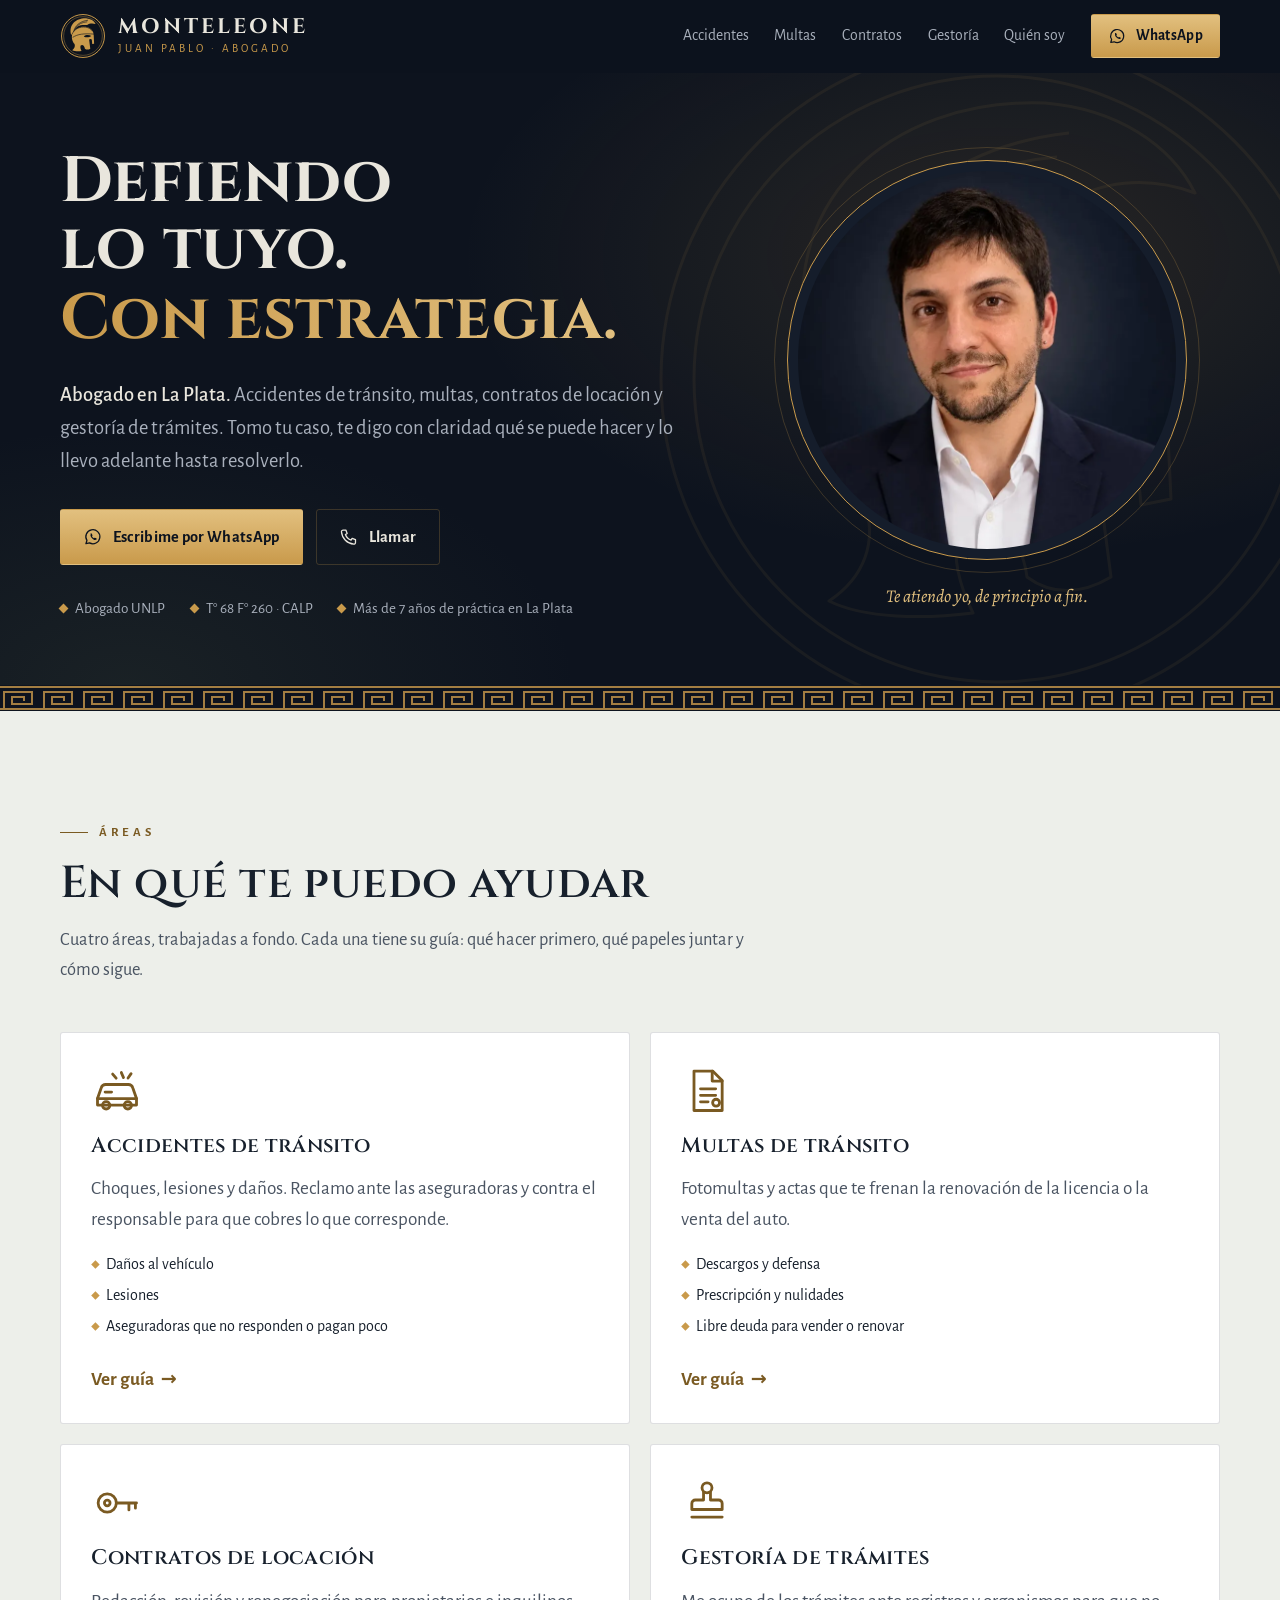
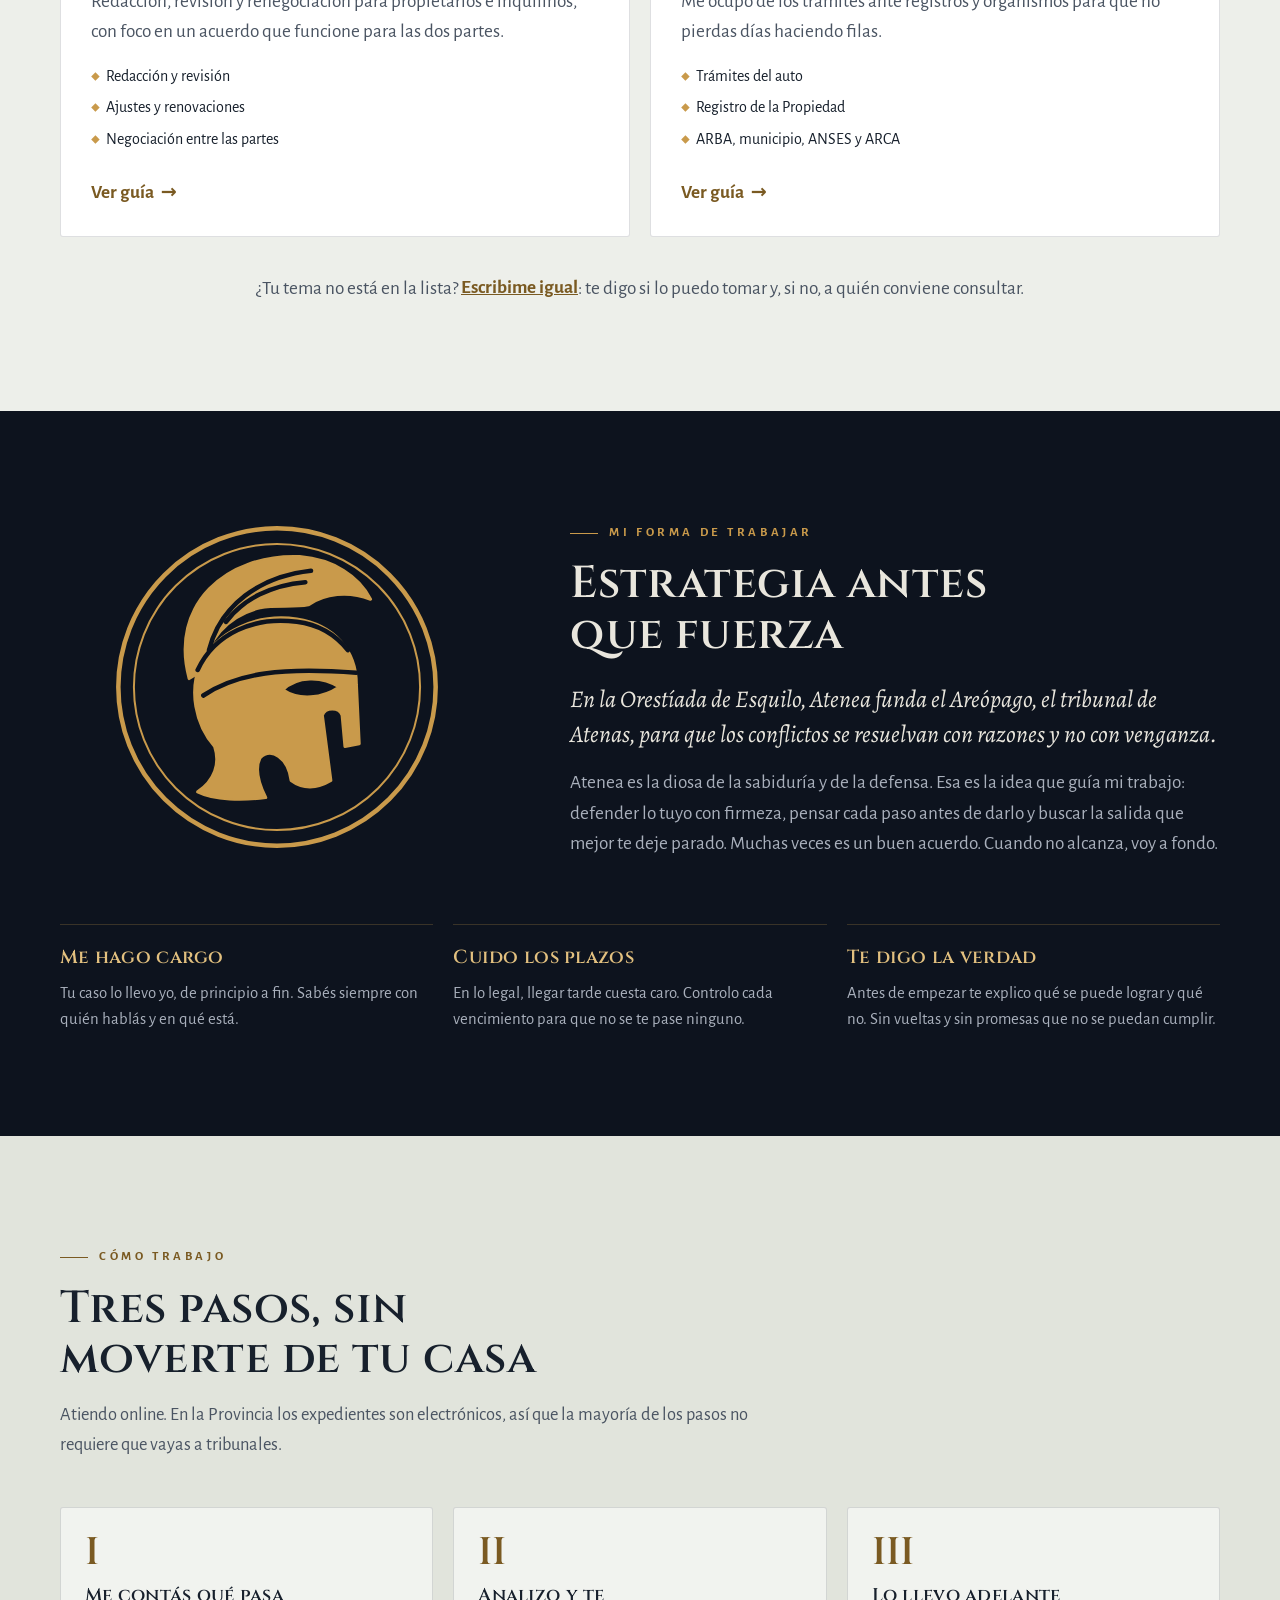
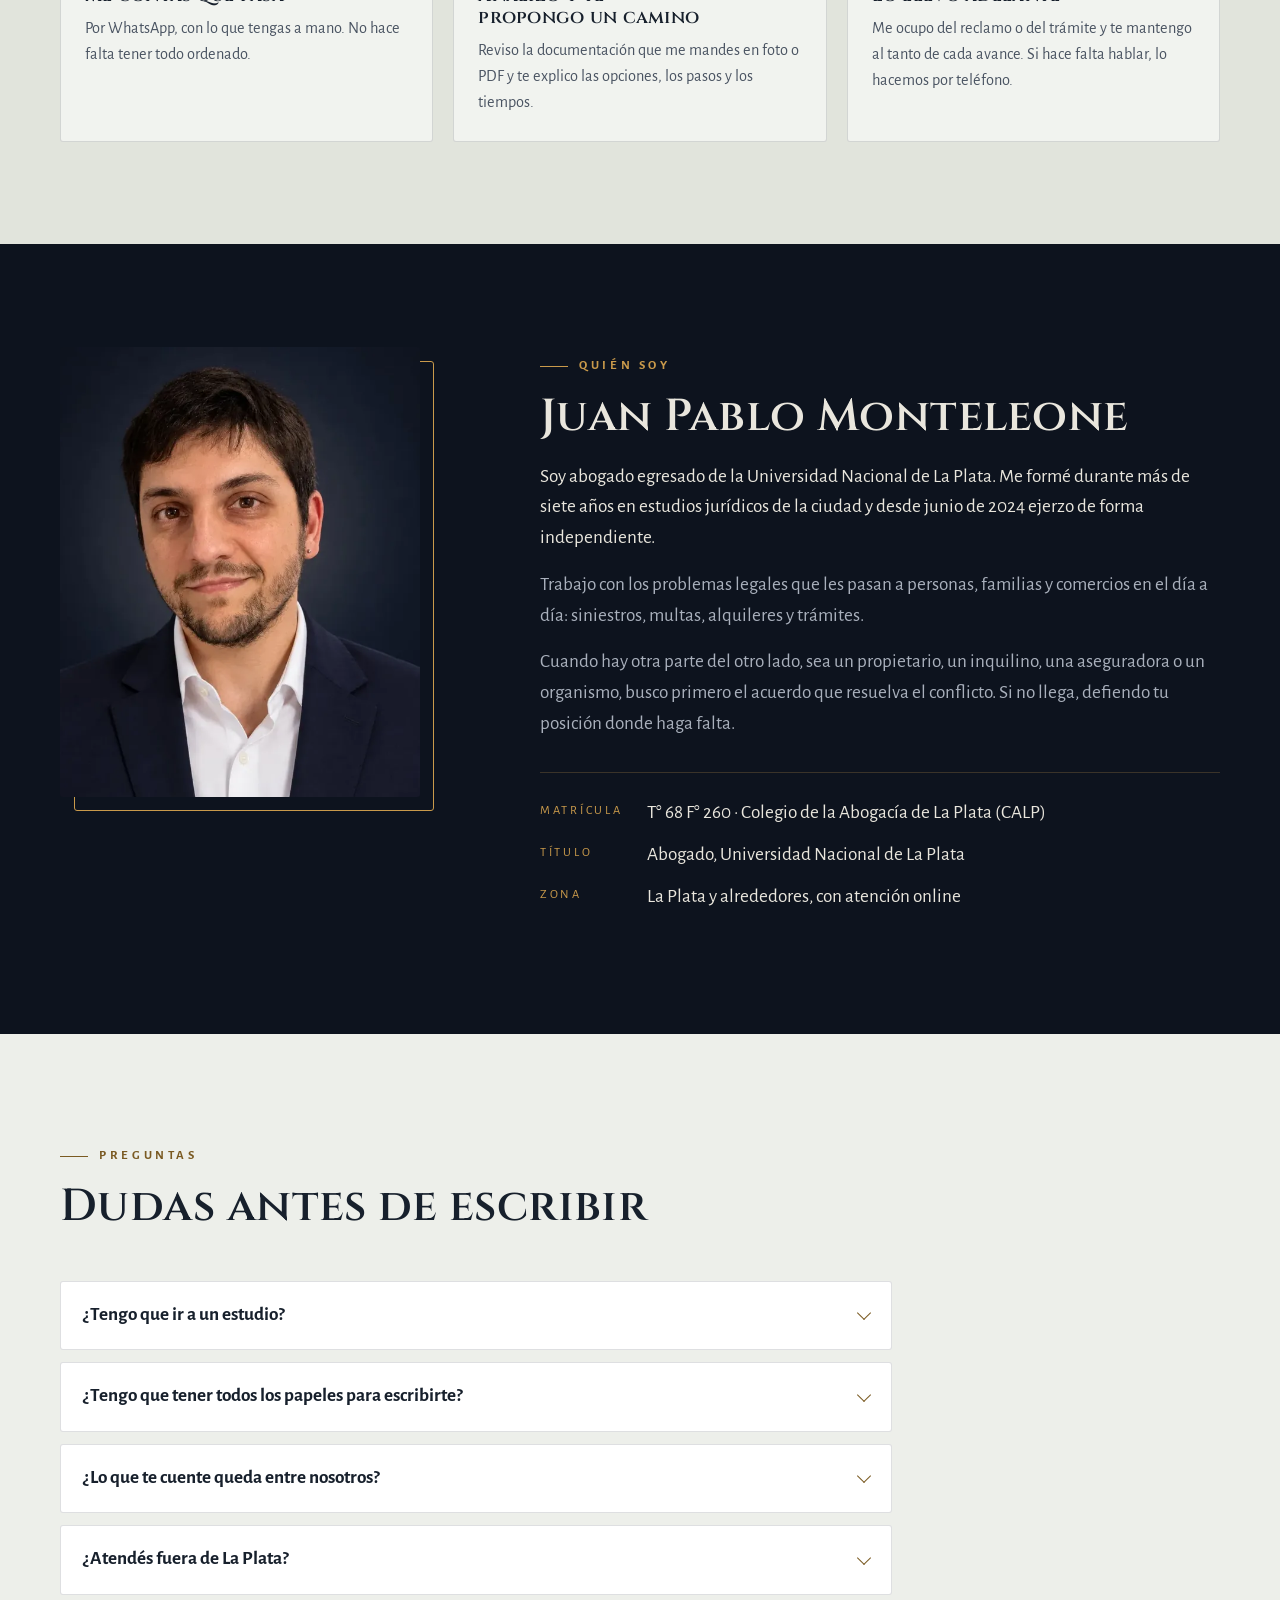
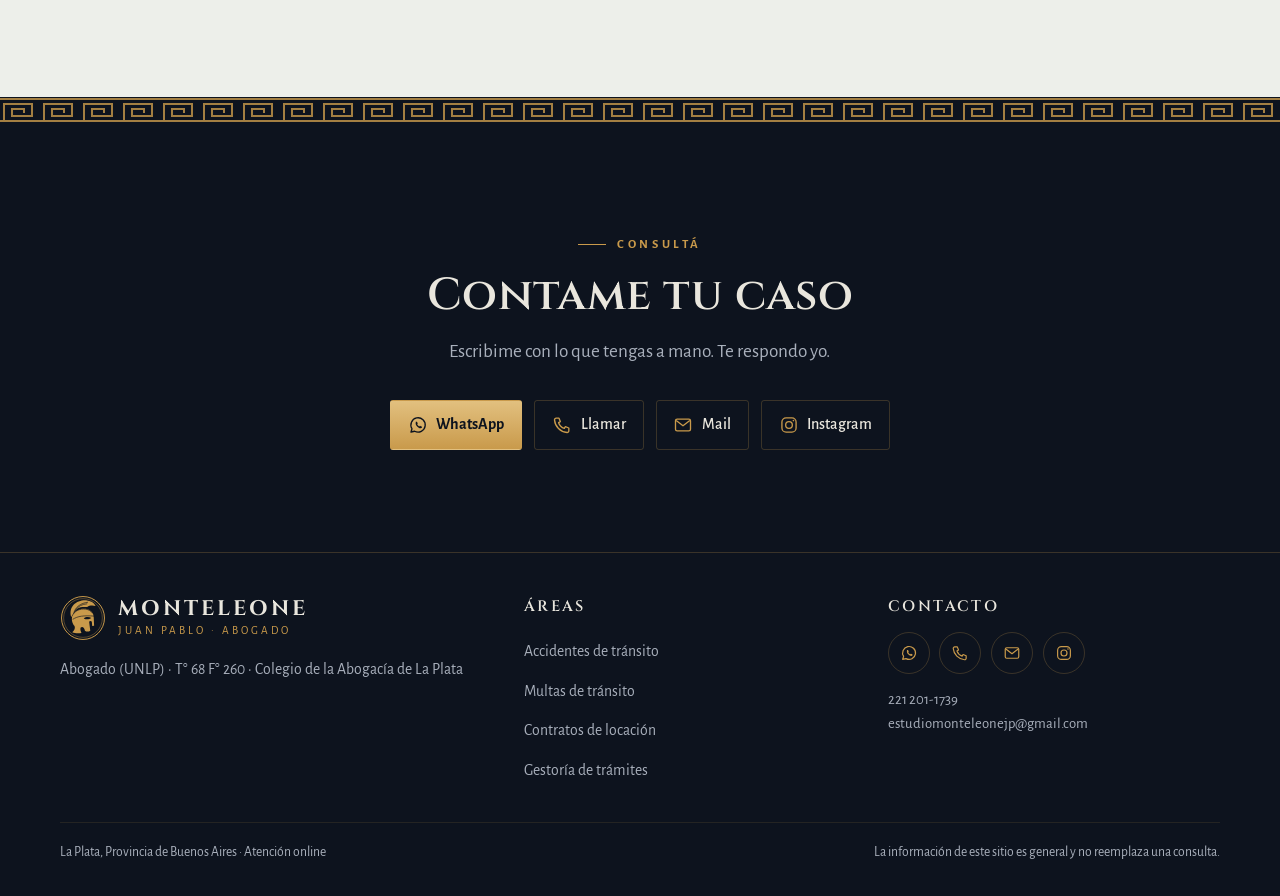
==== commit 000901b9: "Ajustes de auditoria: foto liviana, iconos, twitter card y areas de toque Co-Authored-By: Claude Son" ====
--- a/index.html
+++ b/index.html
@@ -9,6 +9,8 @@
 <meta name="description" content="Abogado en La Plata: accidentes de tránsito, multas, contratos de locación y gestoría de trámites. Tomo tu caso y lo llevo adelante hasta resolverlo. Atención online.">
 <meta name="theme-color" content="#0D131E">
 <link rel="icon" href="/assets/logo/favicon.svg" type="image/svg+xml">
+<link rel="apple-touch-icon" href="/assets/logo/apple-touch-icon.png">
+<link rel="preload" href="/assets/fonts/cinzel-latin-700-normal.woff2" as="font" type="font/woff2" crossorigin>
 <link rel="stylesheet" href="/styles.css">
 <link rel="canonical" href="https://juanpablomonteleone.pages.dev/">
 <meta property="og:type" content="website">
@@ -17,6 +19,7 @@
 <meta property="og:title" content="Juan Pablo Monteleone | Abogado en La Plata">
 <meta property="og:description" content="Abogado en La Plata: accidentes de tránsito, multas, contratos de locación y gestoría de trámites. Tomo tu caso y lo llevo adelante hasta resolverlo. Atención online.">
 <meta property="og:url" content="https://juanpablomonteleone.pages.dev/">
+<meta name="twitter:card" content="summary_large_image">
 <meta property="og:image" content="https://juanpablomonteleone.pages.dev/assets/og/home.jpg">
 <script type="application/ld+json">{"@context": "https://schema.org", "@type": "LegalService", "name": "Juan Pablo Monteleone, abogado", "url": "https://juanpablomonteleone.pages.dev/", "telephone": "+5492212011739", "email": "estudiomonteleonejp@gmail.com", "image": "https://juanpablomonteleone.pages.dev/assets/foto-rect.webp", "areaServed": "La Plata, Provincia de Buenos Aires", "address": {"@type": "PostalAddress", "addressLocality": "La Plata", "addressRegion": "Buenos Aires", "addressCountry": "AR"}, "knowsAbout": ["Accidentes de tránsito", "Multas de tránsito", "Contratos de locación", "Gestoría de trámites"], "sameAs": ["https://www.instagram.com/monteleone.abogado/"]}</script>
 </head>
@@ -53,7 +56,7 @@
       </ul>
     </div>
     <figure class="retrato" style="margin:0">
-      <div class="retrato-marco"><img src="/assets/foto-rect.webp" alt="Juan Pablo Monteleone, abogado en La Plata" width="697" height="1024" fetchpriority="high"></div>
+      <div class="retrato-marco"><img src="/assets/foto-760.webp" srcset="/assets/foto-760.webp 760w, /assets/foto-rect.webp 1000w" sizes="(max-width: 600px) 78vw, 400px" alt="Juan Pablo Monteleone, abogado en La Plata" width="1000" height="1000" fetchpriority="high"></div>
       <figcaption class="retrato-pie entrada d3">Te atiendo yo, de principio a fin.</figcaption>
     </figure>
   </div>
@@ -120,7 +123,7 @@
 
 <section class="seccion" id="quien-soy">
   <div class="contenedor quien-grid">
-    <div class="quien-foto rv"><img src="/assets/foto-rect.webp" alt="Retrato de Juan Pablo Monteleone" width="697" height="1024" loading="lazy"></div>
+    <div class="quien-foto rv"><img src="/assets/foto-760.webp" srcset="/assets/foto-760.webp 760w, /assets/foto-rect.webp 1000w" sizes="(max-width: 600px) 90vw, 360px" alt="Retrato de Juan Pablo Monteleone" width="1000" height="1000" loading="lazy"></div>
     <div class="quien-texto rv" style="--d:.12s">
       <span class="rotulo">Quién soy</span>
       <h2>Juan Pablo Monteleone</h2>
--- a/styles.css
+++ b/styles.css
@@ -200,10 +200,9 @@
 .retrato-marco img {
   width: 100%; height: 100%; object-fit: cover; object-position: center 14%;
   border-radius: 50%;
-  filter: grayscale(1) sepia(.28) contrast(1.06) brightness(.97);
-  transition: filter 1.2s var(--ease), transform 1.2s var(--ease);
-}
-.retrato:hover .retrato-marco img { filter: grayscale(.15) sepia(.1) contrast(1.03); transform: scale(1.025); }
+  transition: transform 1.2s var(--ease);
+}
+.retrato:hover .retrato-marco img { transform: scale(1.025); }
 @keyframes revelar { from { clip-path: circle(0% at 50% 50%); opacity: 0; } to { clip-path: circle(75% at 50% 50%); opacity: 1; } }
 .retrato-pie {
   margin-top: 1.4rem; text-align: center; font-family: var(--f-cita); font-style: italic; color: var(--bronce-claro); font-size: 1.12rem;
@@ -280,9 +279,9 @@
 
 /* Quién soy */
 .quien-grid { display: grid; grid-template-columns: .75fr 1.25fr; gap: clamp(2rem, 6vw, 4.5rem); align-items: start; }
-.quien-foto { position: relative; max-width: 360px; }
-.quien-foto img { border-radius: var(--radio); filter: grayscale(1) sepia(.25) contrast(1.05); transition: filter 1.2s var(--ease); aspect-ratio: 4 / 5; object-fit: cover; object-position: center 15%; width: 100%; }
-.quien-foto:hover img { filter: grayscale(.1) sepia(.08); }
+.quien-foto { position: relative; max-width: 360px; overflow: visible; }
+.quien-foto img { border-radius: var(--radio); transition: transform 1.2s var(--ease); aspect-ratio: 4 / 5; object-fit: cover; object-position: center 15%; width: 100%; }
+.quien-foto:hover img { transform: scale(1.02); }
 .quien-foto::after { content: ""; position: absolute; inset: 14px -14px -14px 14px; border: 1px solid var(--bronce); border-radius: var(--radio); z-index: -1; }
 .quien-foto { isolation: isolate; }
 .quien-texto p + p { margin-top: 1rem; }
@@ -314,8 +313,10 @@
 .pie { border-top: 1px solid var(--linea-osc); padding-block: 2.6rem 2rem; color: var(--claro-2); font-size: .98rem; }
 .pie-grid { display: grid; grid-template-columns: 1.3fr 1fr 1fr; gap: 2rem; }
 .pie h4 { font-family: var(--f-display); font-weight: 600; color: var(--claro); font-size: .95rem; letter-spacing: .16em; margin: 0 0 .8rem; }
-.pie ul { list-style: none; display: grid; gap: .35rem; }
+.pie ul { list-style: none; display: grid; gap: 0; }
 .pie a { text-decoration: none; transition: color .3s; }
+.pie ul a { display: inline-block; padding-block: .45rem; }
+.nota-centro a { display: inline-block; padding-block: .3rem; }
 .pie a:hover { color: var(--bronce-claro); }
 .pie .matricula { margin-top: 1rem; }
 .pie-iconos { display: flex; gap: .6rem; }
@@ -375,7 +376,7 @@
 .enlaces-oficiales { display: flex; flex-wrap: wrap; gap: .8rem; margin-top: 1.4rem; }
 
 .quien-corto { display: grid; grid-template-columns: 120px 1fr; gap: 1.6rem; align-items: center; max-width: 52rem; }
-.quien-corto img { width: 120px; height: 120px; border-radius: 50%; object-fit: cover; object-position: center 15%; border: 1px solid var(--bronce); padding: 4px; filter: grayscale(1) sepia(.25); }
+.quien-corto img { width: 120px; height: 120px; border-radius: 50%; object-fit: cover; object-position: center 15%; border: 1px solid var(--bronce); padding: 4px; }
 .quien-corto p { color: var(--claro-2); }
 .quien-corto p + p { margin-top: .6rem; }
 .quien-corto a { color: var(--bronce-claro); }
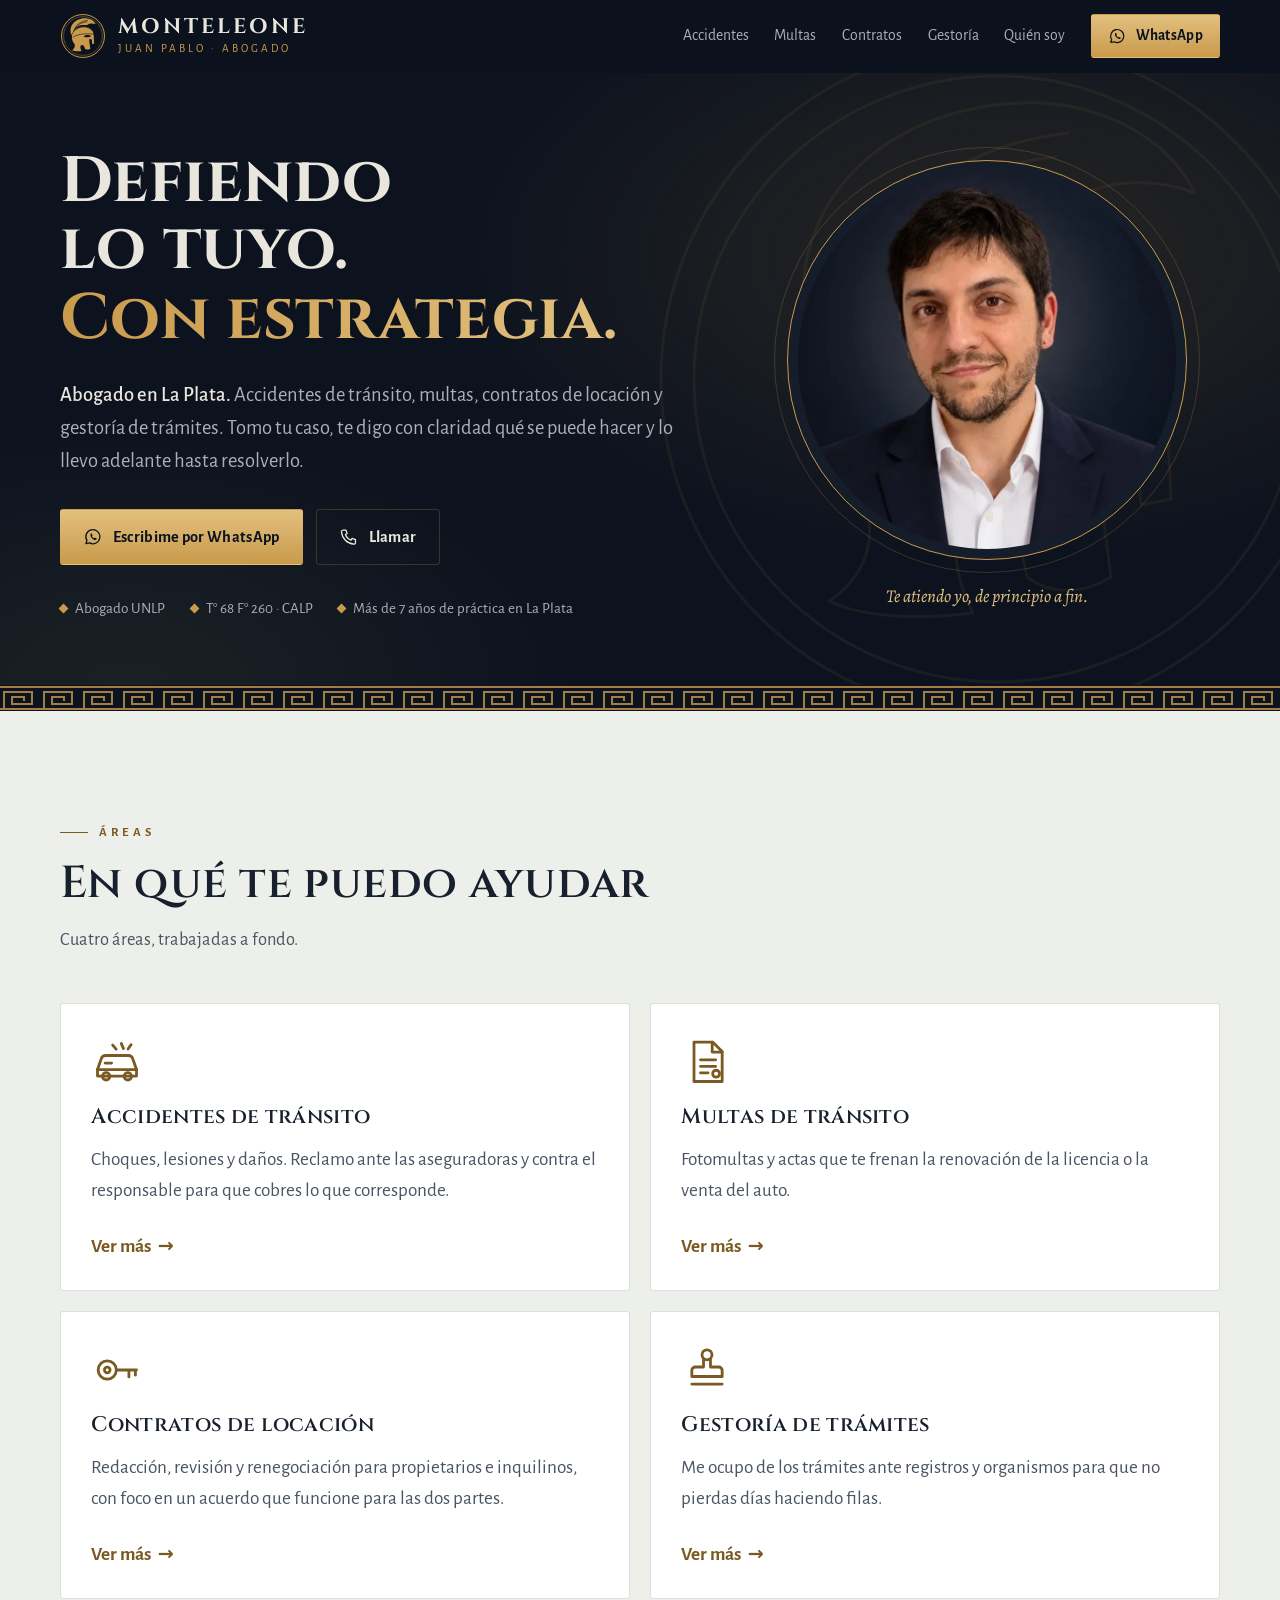
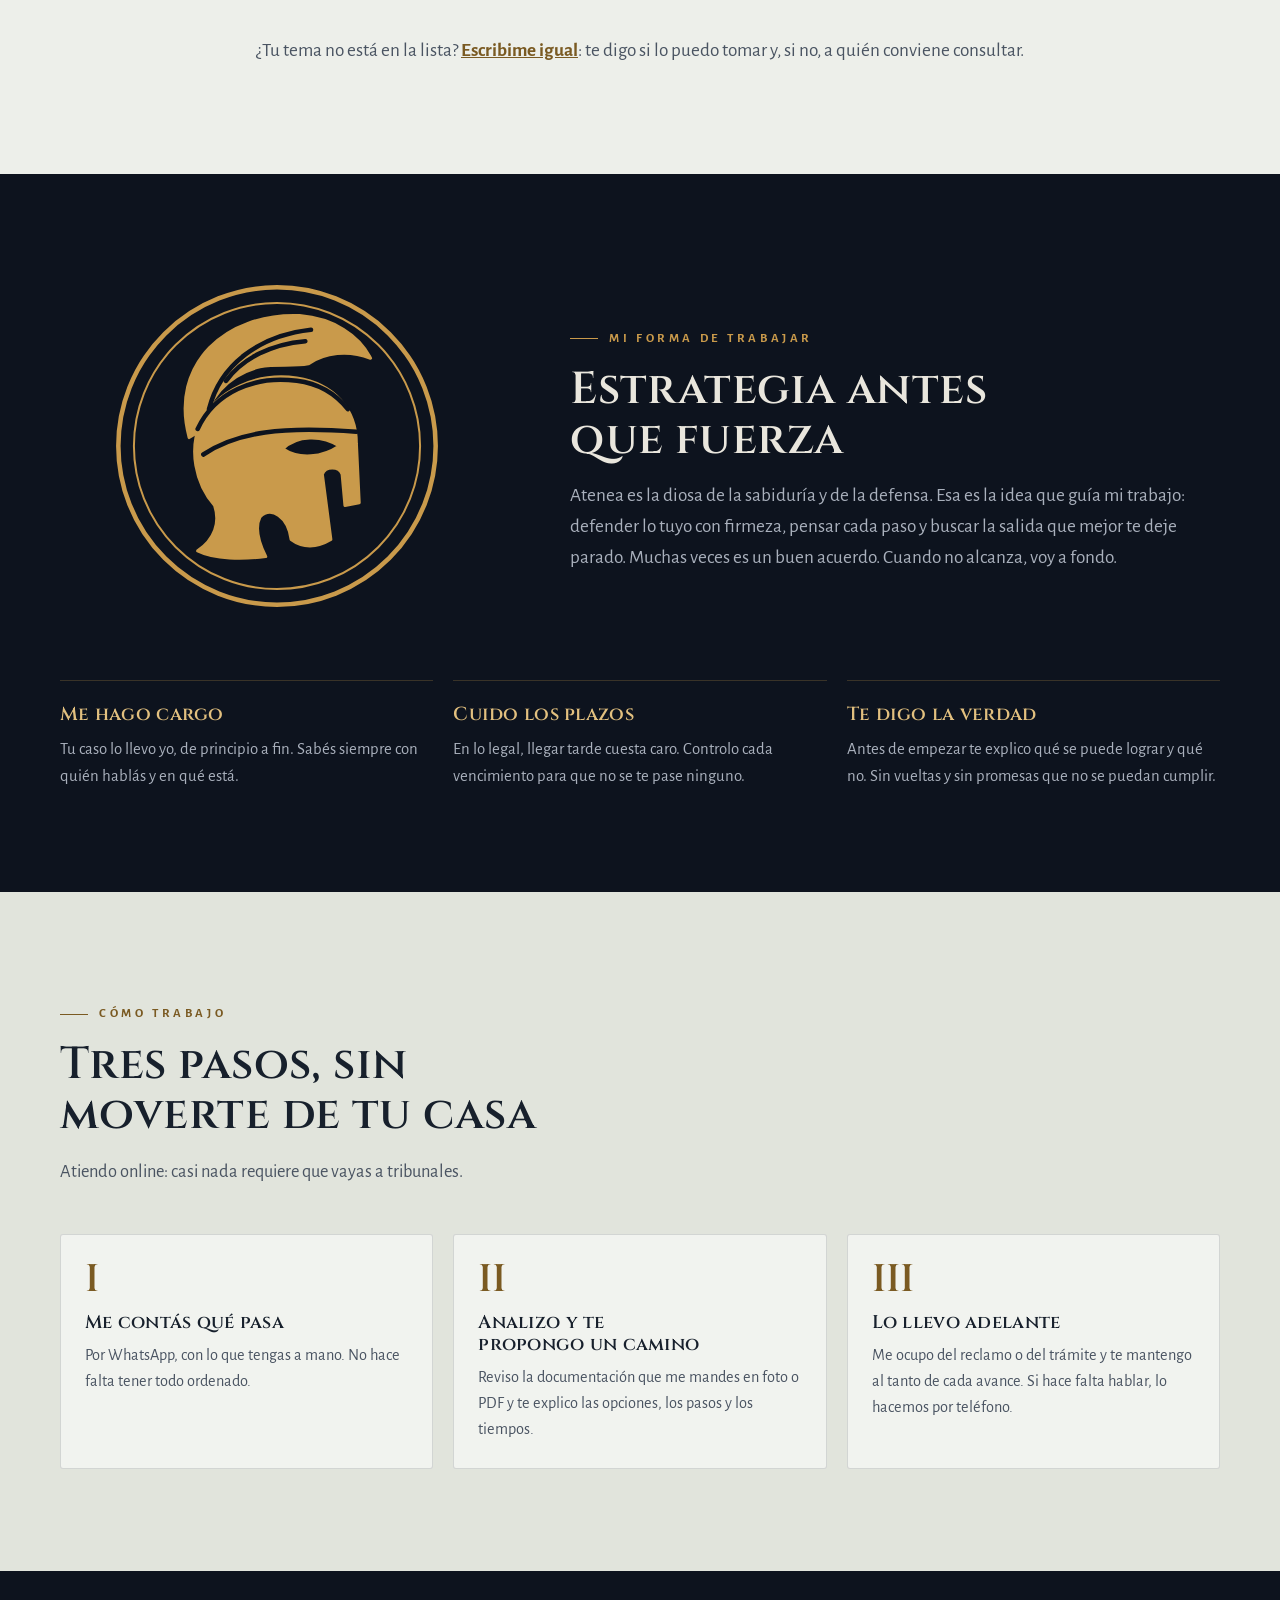
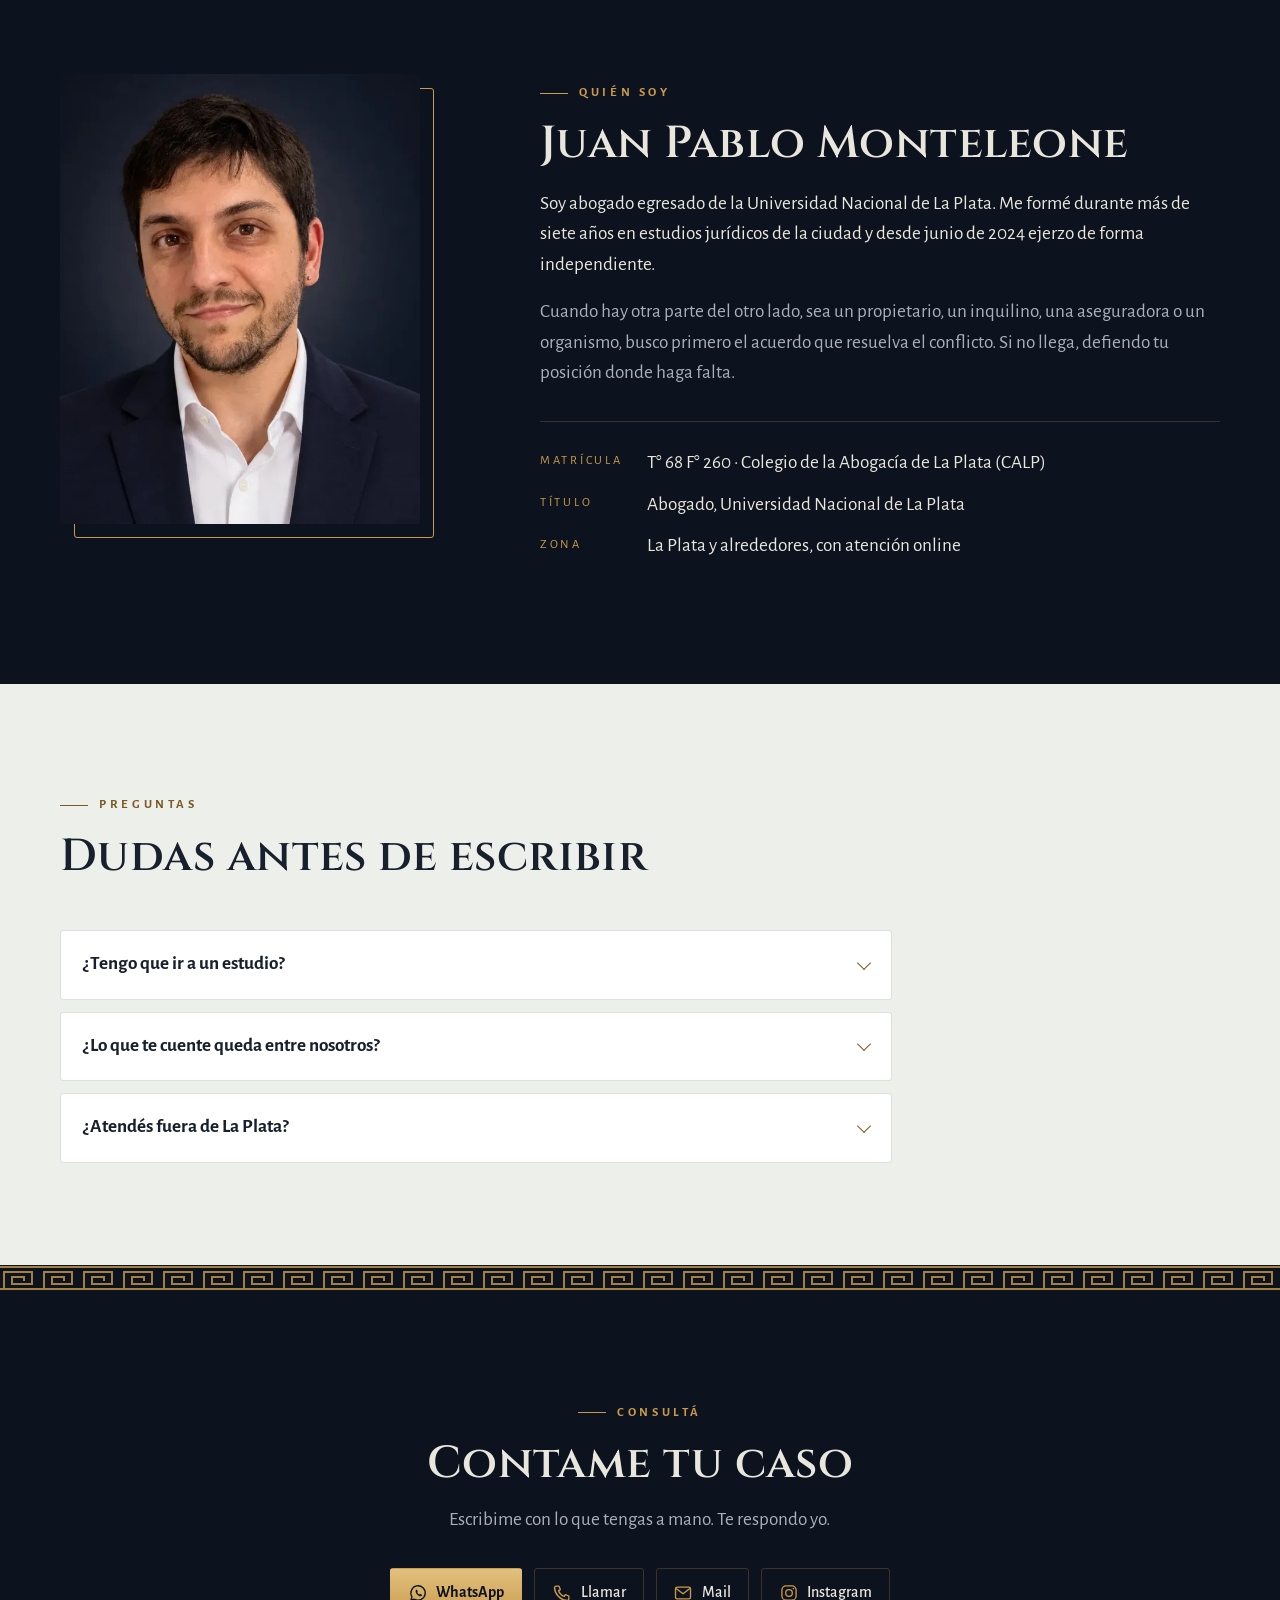
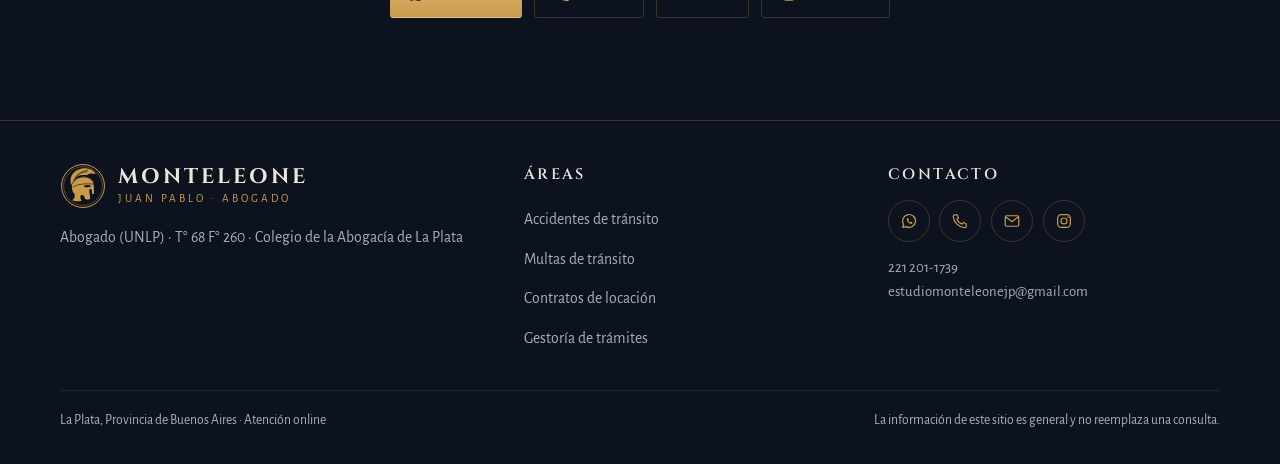
==== commit 1de63306: "Home mas breve: sin bullets en areas, sin cita, 'Ver mas' Co-Authored-By: Claude Sonnet 5.5 <noreply" ====
--- a/index.html
+++ b/index.html
@@ -65,31 +65,27 @@
 
 <section class="seccion claro" id="areas">
   <div class="contenedor">
-    <div class="encabezado rv"><span class="rotulo">Áreas</span><h2>En qué te puedo ayudar</h2><p>Cuatro áreas, trabajadas a fondo. Cada una tiene su guía: qué hacer primero, qué papeles juntar y cómo sigue.</p></div>
+    <div class="encabezado rv"><span class="rotulo">Áreas</span><h2>En qué te puedo ayudar</h2><p>Cuatro áreas, trabajadas a fondo.</p></div>
     <div class="areas" data-escalonar><a class="area" href="/accidentes/">
       <span class="area-ico"><svg viewBox="0 0 24 24" aria-hidden="true" fill="none" stroke="currentColor" stroke-width="1.3" stroke-linejoin="round" stroke-linecap="round"><path d="M3 15.5l1.7-4.9A2.2 2.2 0 0 1 6.8 9h10.4a2.2 2.2 0 0 1 2.1 1.6l1.7 4.9v3H3z"/><path d="M3 15.5h18M6.5 12.5h3"/><circle cx="7" cy="18.6" r="1.7"/><circle cx="17" cy="18.6" r="1.7"/><path d="M14 3.5l1 2.3M18.5 4l-1.4 2M10 4.2l1.6 1.9"/></svg></span>
       <h3>Accidentes de tránsito</h3>
       <p>Choques, lesiones y daños. Reclamo ante las aseguradoras y contra el responsable para que cobres lo que corresponde.</p>
-      <ul><li>Daños al vehículo</li><li>Lesiones</li><li>Aseguradoras que no responden o pagan poco</li></ul>
-      <span class="ver">Ver guía <span aria-hidden="true">→</span></span>
+      <span class="ver">Ver más <span aria-hidden="true">→</span></span>
     </a><a class="area" href="/multas/">
       <span class="area-ico"><svg viewBox="0 0 24 24" aria-hidden="true" fill="none" stroke="currentColor" stroke-width="1.3" stroke-linejoin="round" stroke-linecap="round"><path d="M6 2.8h8.6L19 7.2V21H6z"/><path d="M14.4 2.8v4.6H19M9 11h7M9 14h7M9 17h3.5"/><circle cx="16.2" cy="17.4" r="1.6"/></svg></span>
       <h3>Multas de tránsito</h3>
       <p>Fotomultas y actas que te frenan la renovación de la licencia o la venta del auto.</p>
-      <ul><li>Descargos y defensa</li><li>Prescripción y nulidades</li><li>Libre deuda para vender o renovar</li></ul>
-      <span class="ver">Ver guía <span aria-hidden="true">→</span></span>
+      <span class="ver">Ver más <span aria-hidden="true">→</span></span>
     </a><a class="area" href="/contratos/">
       <span class="area-ico"><svg viewBox="0 0 24 24" aria-hidden="true" fill="none" stroke="currentColor" stroke-width="1.3" stroke-linejoin="round" stroke-linecap="round"><circle cx="7.5" cy="12" r="4.2"/><circle cx="7.5" cy="12" r="1.3"/><path d="M11.7 12H21M17.5 12v3.2M20.5 12v2.4"/></svg></span>
       <h3>Contratos de locación</h3>
       <p>Redacción, revisión y renegociación para propietarios e inquilinos, con foco en un acuerdo que funcione para las dos partes.</p>
-      <ul><li>Redacción y revisión</li><li>Ajustes y renovaciones</li><li>Negociación entre las partes</li></ul>
-      <span class="ver">Ver guía <span aria-hidden="true">→</span></span>
+      <span class="ver">Ver más <span aria-hidden="true">→</span></span>
     </a><a class="area" href="/gestoria/">
       <span class="area-ico"><svg viewBox="0 0 24 24" aria-hidden="true" fill="none" stroke="currentColor" stroke-width="1.3" stroke-linejoin="round" stroke-linecap="round"><circle cx="12" cy="5" r="2.3"/><path d="M10.4 7v3.6H6.6A1.6 1.6 0 0 0 5 12.2V15h14v-2.8a1.6 1.6 0 0 0-1.6-1.6h-3.8V7"/><path d="M5 18.5h14"/></svg></span>
       <h3>Gestoría de trámites</h3>
       <p>Me ocupo de los trámites ante registros y organismos para que no pierdas días haciendo filas.</p>
-      <ul><li>Trámites del auto</li><li>Registro de la Propiedad</li><li>ARBA, municipio, ANSES y ARCA</li></ul>
-      <span class="ver">Ver guía <span aria-hidden="true">→</span></span>
+      <span class="ver">Ver más <span aria-hidden="true">→</span></span>
     </a></div>
     <p class="nota-centro rv">¿Tu tema no está en la lista? <a href="https://wa.me/5492212011739?text=Hola%20Juan%20Pablo%2C%20vi%20tu%20web%20y%20quiero%20consultarte%20por%20otro%20tema." target="_blank" rel="noopener">Escribime igual</a>: te digo si lo puedo tomar y, si no, a quién conviene consultar.</p>
   </div>
@@ -102,8 +98,7 @@
       <div class="rv">
         <span class="rotulo">Mi forma de trabajar</span>
         <h2>Estrategia antes que fuerza</h2>
-        <p class="cita">En la Orestíada de Esquilo, Atenea funda el Areópago, el tribunal de Atenas, para que los conflictos se resuelvan con razones y no con venganza.</p>
-        <p class="texto">Atenea es la diosa de la sabiduría y de la defensa. Esa es la idea que guía mi trabajo: defender lo tuyo con firmeza, pensar cada paso antes de darlo y buscar la salida que mejor te deje parado. Muchas veces es un buen acuerdo. Cuando no alcanza, voy a fondo.</p>
+        <p class="texto">Atenea es la diosa de la sabiduría y de la defensa. Esa es la idea que guía mi trabajo: defender lo tuyo con firmeza, pensar cada paso y buscar la salida que mejor te deje parado. Muchas veces es un buen acuerdo. Cuando no alcanza, voy a fondo.</p>
       </div>
     </div>
     <div class="pilares" data-escalonar>
@@ -116,7 +111,7 @@
 
 <section class="seccion claro alt">
   <div class="contenedor">
-    <div class="encabezado rv"><span class="rotulo">Cómo trabajo</span><h2>Tres pasos, sin moverte de tu casa</h2><p>Atiendo online. En la Provincia los expedientes son electrónicos, así que la mayoría de los pasos no requiere que vayas a tribunales.</p></div>
+    <div class="encabezado rv"><span class="rotulo">Cómo trabajo</span><h2>Tres pasos, sin moverte de tu casa</h2><p>Atiendo online: casi nada requiere que vayas a tribunales.</p></div>
     <ol class="pasos" style="--n:3" data-escalonar><li class="paso"><span class="paso-num" aria-hidden="true">I</span><h3>Me contás qué pasa</h3><p>Por WhatsApp, con lo que tengas a mano. No hace falta tener todo ordenado.</p></li><li class="paso"><span class="paso-num" aria-hidden="true">II</span><h3>Analizo y te propongo un camino</h3><p>Reviso la documentación que me mandes en foto o PDF y te explico las opciones, los pasos y los tiempos.</p></li><li class="paso"><span class="paso-num" aria-hidden="true">III</span><h3>Lo llevo adelante</h3><p>Me ocupo del reclamo o del trámite y te mantengo al tanto de cada avance. Si hace falta hablar, lo hacemos por teléfono.</p></li></ol>
   </div>
 </section>
@@ -128,7 +123,6 @@
       <span class="rotulo">Quién soy</span>
       <h2>Juan Pablo Monteleone</h2>
       <p class="destacado" style="margin-top:1.2rem">Soy abogado egresado de la Universidad Nacional de La Plata. Me formé durante más de siete años en estudios jurídicos de la ciudad y desde junio de 2024 ejerzo de forma independiente.</p>
-      <p>Trabajo con los problemas legales que les pasan a personas, familias y comercios en el día a día: siniestros, multas, alquileres y trámites.</p>
       <p>Cuando hay otra parte del otro lado, sea un propietario, un inquilino, una aseguradora o un organismo, busco primero el acuerdo que resuelva el conflicto. Si no llega, defiendo tu posición donde haga falta.</p>
       <dl class="datos">
         <dt>Matrícula</dt><dd>T° 68 F° 260 · Colegio de la Abogacía de La Plata (CALP)</dd>
@@ -142,7 +136,7 @@
 <section class="seccion claro">
   <div class="contenedor">
     <div class="encabezado rv"><span class="rotulo">Preguntas</span><h2>Dudas antes de escribir</h2></div>
-    <div class="faq" data-escalonar><details><summary>¿Tengo que ir a un estudio?</summary><div class="resp"><p>No. Atiendo online: me escribís por WhatsApp, me mandás la documentación en foto o PDF y, si hace falta, hablamos por teléfono.</p></div></details><details><summary>¿Tengo que tener todos los papeles para escribirte?</summary><div class="resp"><p>No. Contame qué pasó con lo que tengas. Yo te digo qué falta y cómo conseguirlo.</p></div></details><details><summary>¿Lo que te cuente queda entre nosotros?</summary><div class="resp"><p>Sí. Como abogado estoy obligado a guardar secreto profesional. Lo que me contás y los documentos que me mandás se usan solo para tu consulta.</p></div></details><details><summary>¿Atendés fuera de La Plata?</summary><div class="resp"><p>Trabajo principalmente en La Plata y alrededores. Como atiendo online, también puedo tomar consultas de otras ciudades de la Provincia. Si tu caso tramita en otra jurisdicción, te lo digo desde el principio.</p></div></details></div>
+    <div class="faq" data-escalonar><details><summary>¿Tengo que ir a un estudio?</summary><div class="resp"><p>No. Atiendo online: me escribís por WhatsApp, me mandás la documentación en foto o PDF y, si hace falta, hablamos por teléfono.</p></div></details><details><summary>¿Lo que te cuente queda entre nosotros?</summary><div class="resp"><p>Sí. Como abogado estoy obligado a guardar secreto profesional. Lo que me contás y los documentos que me mandás se usan solo para tu consulta.</p></div></details><details><summary>¿Atendés fuera de La Plata?</summary><div class="resp"><p>Trabajo principalmente en La Plata y alrededores. Como atiendo online, también puedo tomar consultas de otras ciudades de la Provincia. Si tu caso tramita en otra jurisdicción, te lo digo desde el principio.</p></div></details></div>
   </div>
 </section>
 
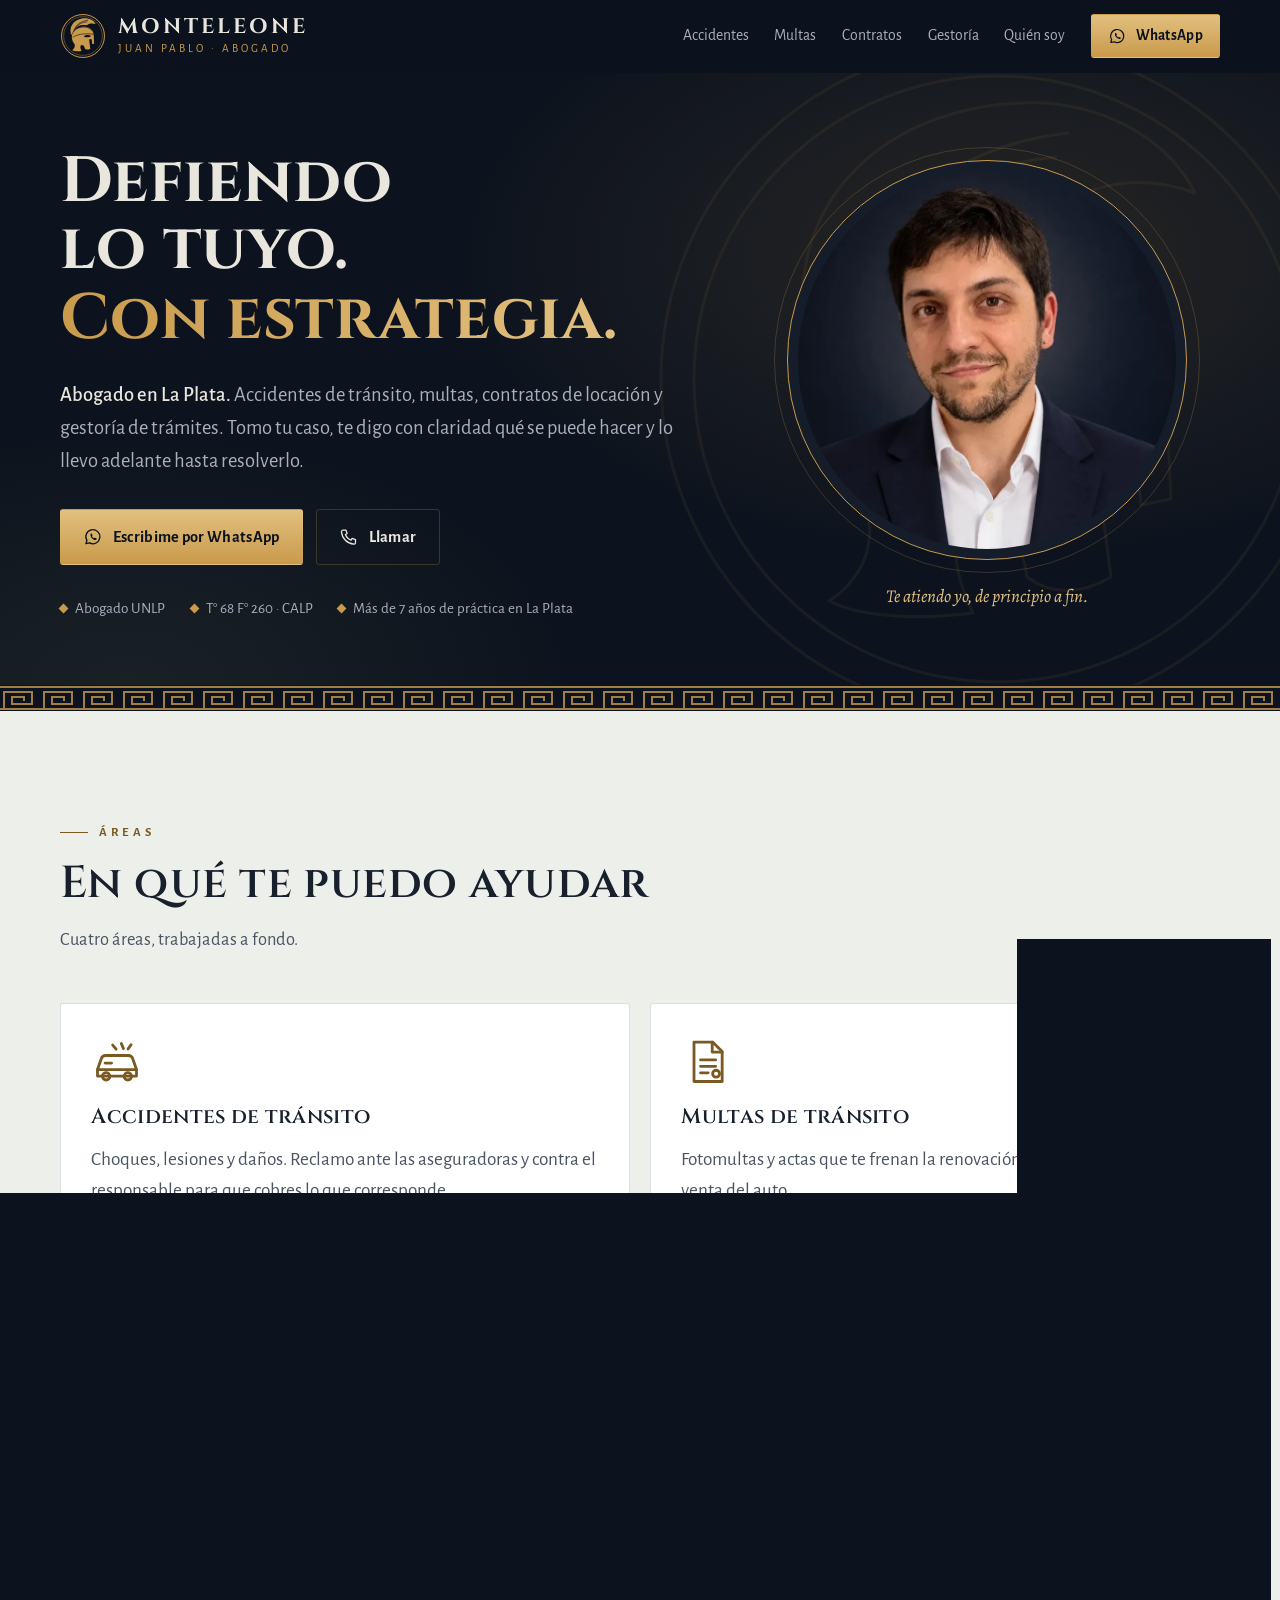
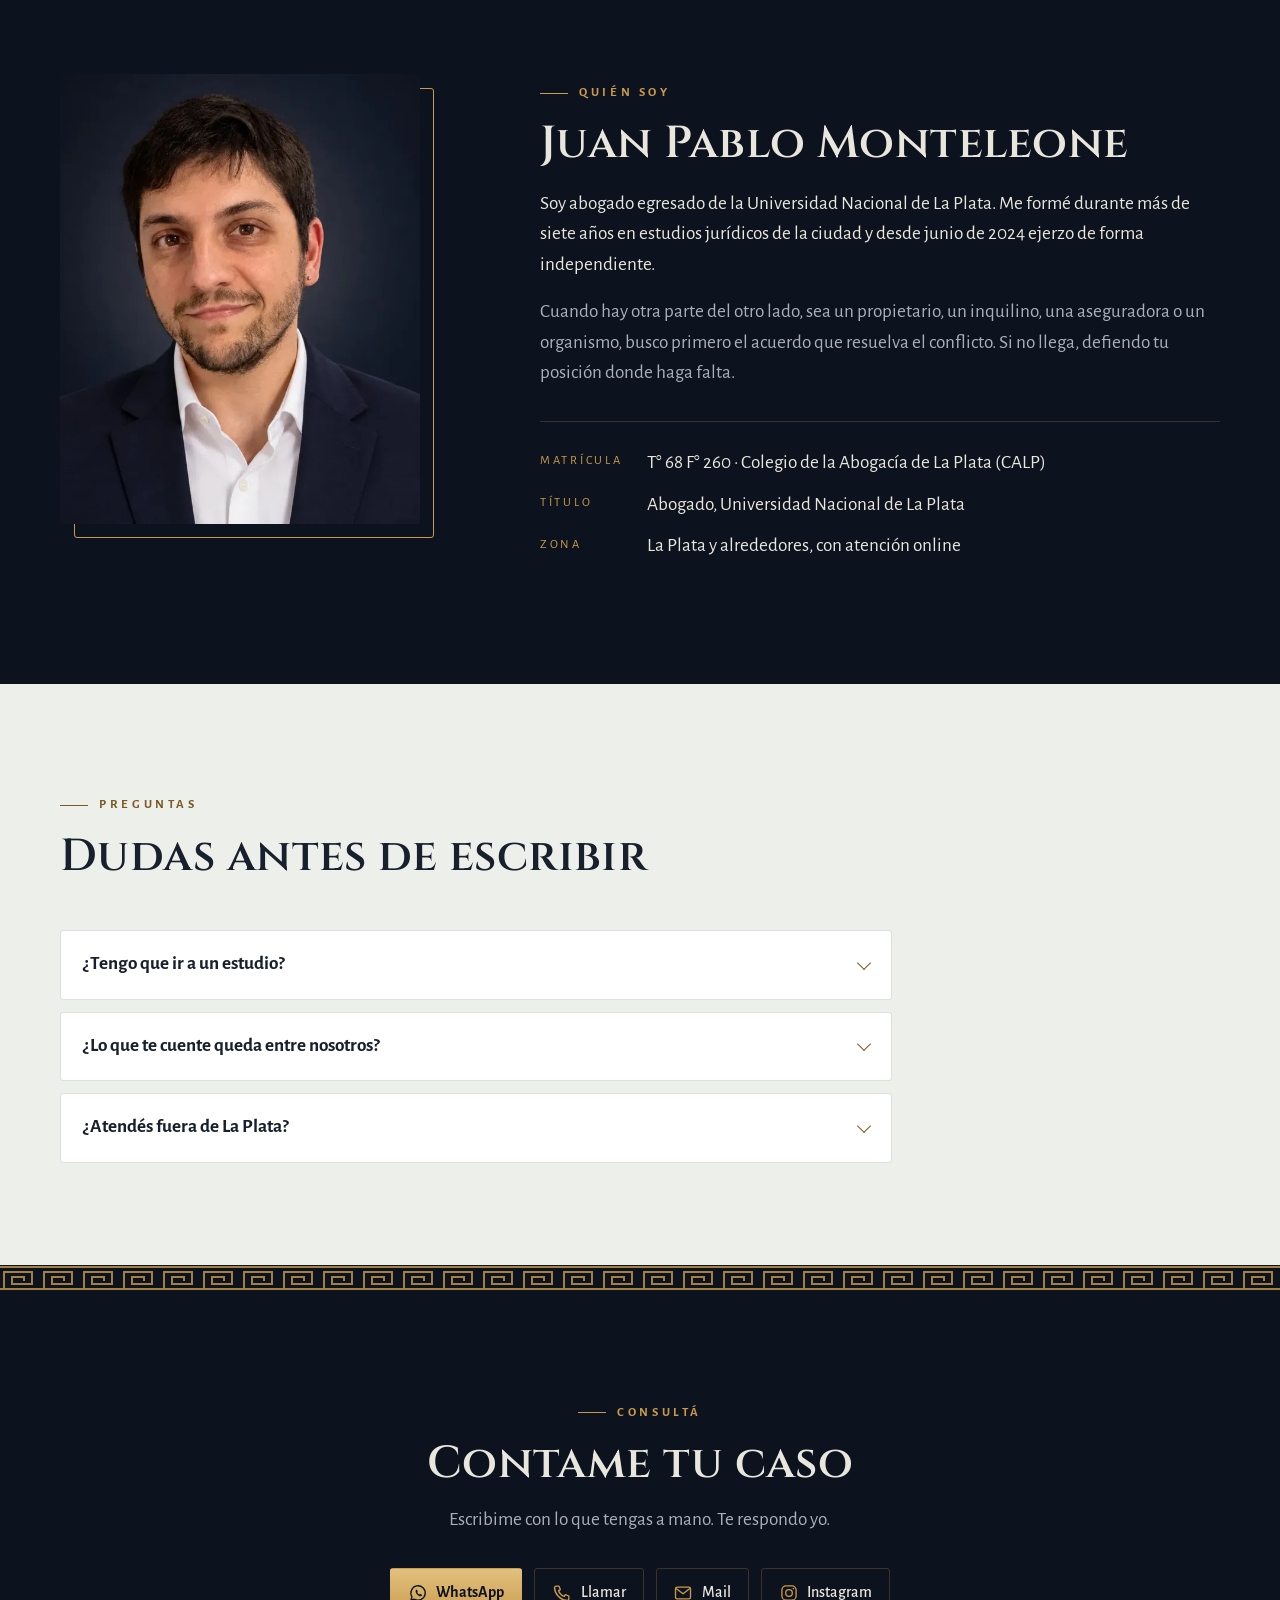
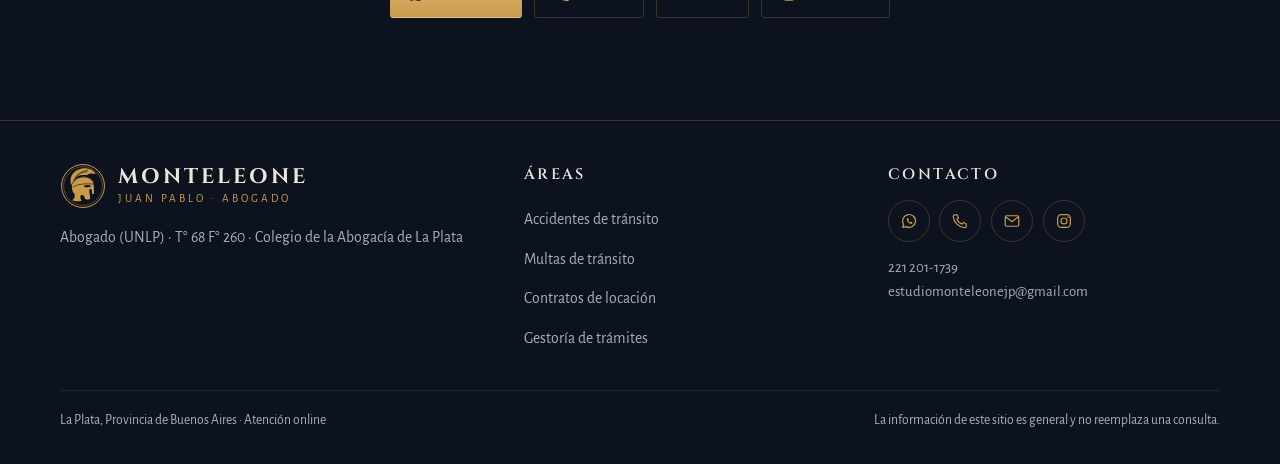
==== commit 1c4a59e8: "Boton fijo de WhatsApp en celular y selector de situacion en accidentes Co-Authored-By: Claude Sonne" ====
--- a/index.html
+++ b/index.html
@@ -178,6 +178,7 @@
     </div>
   </div>
 </footer>
+<a class="wa-fijo" data-wa-fijo href="https://wa.me/5492212011739?text=Hola%20Juan%20Pablo%2C%20vi%20tu%20web%20y%20quiero%20hacerte%20una%20consulta." target="_blank" rel="noopener" aria-label="Escribir a Juan Pablo por WhatsApp"><svg class="wa-ico" viewBox="0 0 24 24" aria-hidden="true" fill="none" stroke="currentColor" stroke-width="1.6" stroke-linejoin="round"><path d="M3.6 20.4l1.2-3.9A8.6 8.6 0 1 1 8 19.5z"/><path fill="currentColor" stroke="none" d="M9 8.6c.2-.5.6-.6.9-.6h.5c.2 0 .4.1.5.4l.7 1.6c.1.2 0 .5-.1.6l-.5.6c.6 1.1 1.4 1.9 2.5 2.5l.6-.5c.2-.2.4-.2.6-.1l1.6.7c.3.1.4.3.4.5v.5c0 .3-.1.7-.6.9-.7.3-1.9.4-3.7-.8-1.5-1-2.6-2.4-3-3.6-.4-1.3-.1-2.1.1-2.7z"/></svg>Escribime por WhatsApp</a>
 <script src="/main.js"></script>
 </body>
 </html>
--- a/styles.css
+++ b/styles.css
@@ -421,3 +421,37 @@
   .js .rv { opacity: 1; transform: none; }
   .meandro { animation: none; }
 }
+
+/* Botón fijo de WhatsApp (solo celular y tablet; en escritorio está en la cabecera) */
+.wa-fijo { display: none; }
+@media (max-width: 960px) {
+  .wa-fijo {
+    position: fixed; z-index: 55; left: 14px; right: 14px; bottom: calc(14px + env(safe-area-inset-bottom, 0px));
+    display: flex; align-items: center; justify-content: center; gap: .6rem; min-height: 54px;
+    background: linear-gradient(180deg, var(--bronce-claro), var(--bronce)); color: var(--noche);
+    font-weight: 700; font-size: 1.1rem; text-decoration: none; border-radius: var(--radio);
+    box-shadow: 0 10px 30px -8px rgba(0, 0, 0, .65);
+    transform: translateY(160%); opacity: 0; visibility: hidden;
+    transition: transform .4s var(--ease), opacity .3s, visibility .4s;
+  }
+  .wa-fijo.visible { transform: none; opacity: 1; visibility: visible; }
+  .wa-fijo .wa-ico { width: 1.35em; height: 1.35em; flex: none; }
+  .pie { padding-bottom: 6.2rem; }
+}
+
+/* Selector de situación (accidentes) */
+.situacion { max-width: 40rem; margin: 2rem auto 0; text-align: left; }
+.situacion h3 { font: 600 1.05rem/1.3 var(--f-display); letter-spacing: .04em; text-align: center; color: var(--claro); }
+.situacion h3 span { font-family: var(--f-texto); font-weight: 400; letter-spacing: 0; color: var(--claro-2); }
+.situacion fieldset { border: 0; margin: 1.1rem 0 0; padding: 0; display: flex; flex-wrap: wrap; gap: .5rem; justify-content: center; }
+.situacion legend { width: 100%; float: left; text-align: center; margin-bottom: .5rem; font-size: 1rem; color: var(--bronce-claro); }
+.situacion fieldset > * { float: none; }
+.chip { position: relative; display: inline-flex; }
+.chip input { position: absolute; inset: 0; width: 100%; height: 100%; margin: 0; opacity: 0; cursor: pointer; }
+.chip span { display: inline-flex; align-items: center; min-height: 44px; padding: .5rem 1rem; border: 1px solid var(--linea-osc); border-radius: var(--radio); font-size: 1.02rem; color: var(--claro); transition: background .25s, color .25s, border-color .25s; }
+.chip:hover span { border-color: var(--bronce); }
+.chip input:checked + span { background: var(--bronce-claro); color: var(--noche); border-color: transparent; font-weight: 700; }
+.chip input:focus-visible + span { outline: 2px solid var(--bronce-claro); outline-offset: 3px; }
+.cta-final .sit-msg { margin: 1.4rem auto 0; padding: .9rem 1.1rem; background: var(--noche-3); border-left: 3px solid var(--bronce); border-radius: var(--radio); color: var(--claro); font-size: 1.05rem; text-align: left; max-width: 34em; }
+.sit-borrar { display: block; margin: .8rem auto 0; background: none; border: 0; color: var(--claro-2); text-decoration: underline; font: inherit; font-size: .95rem; cursor: pointer; min-height: 44px; padding: 0 .8rem; }
+.sit-borrar:hover { color: var(--bronce-claro); }
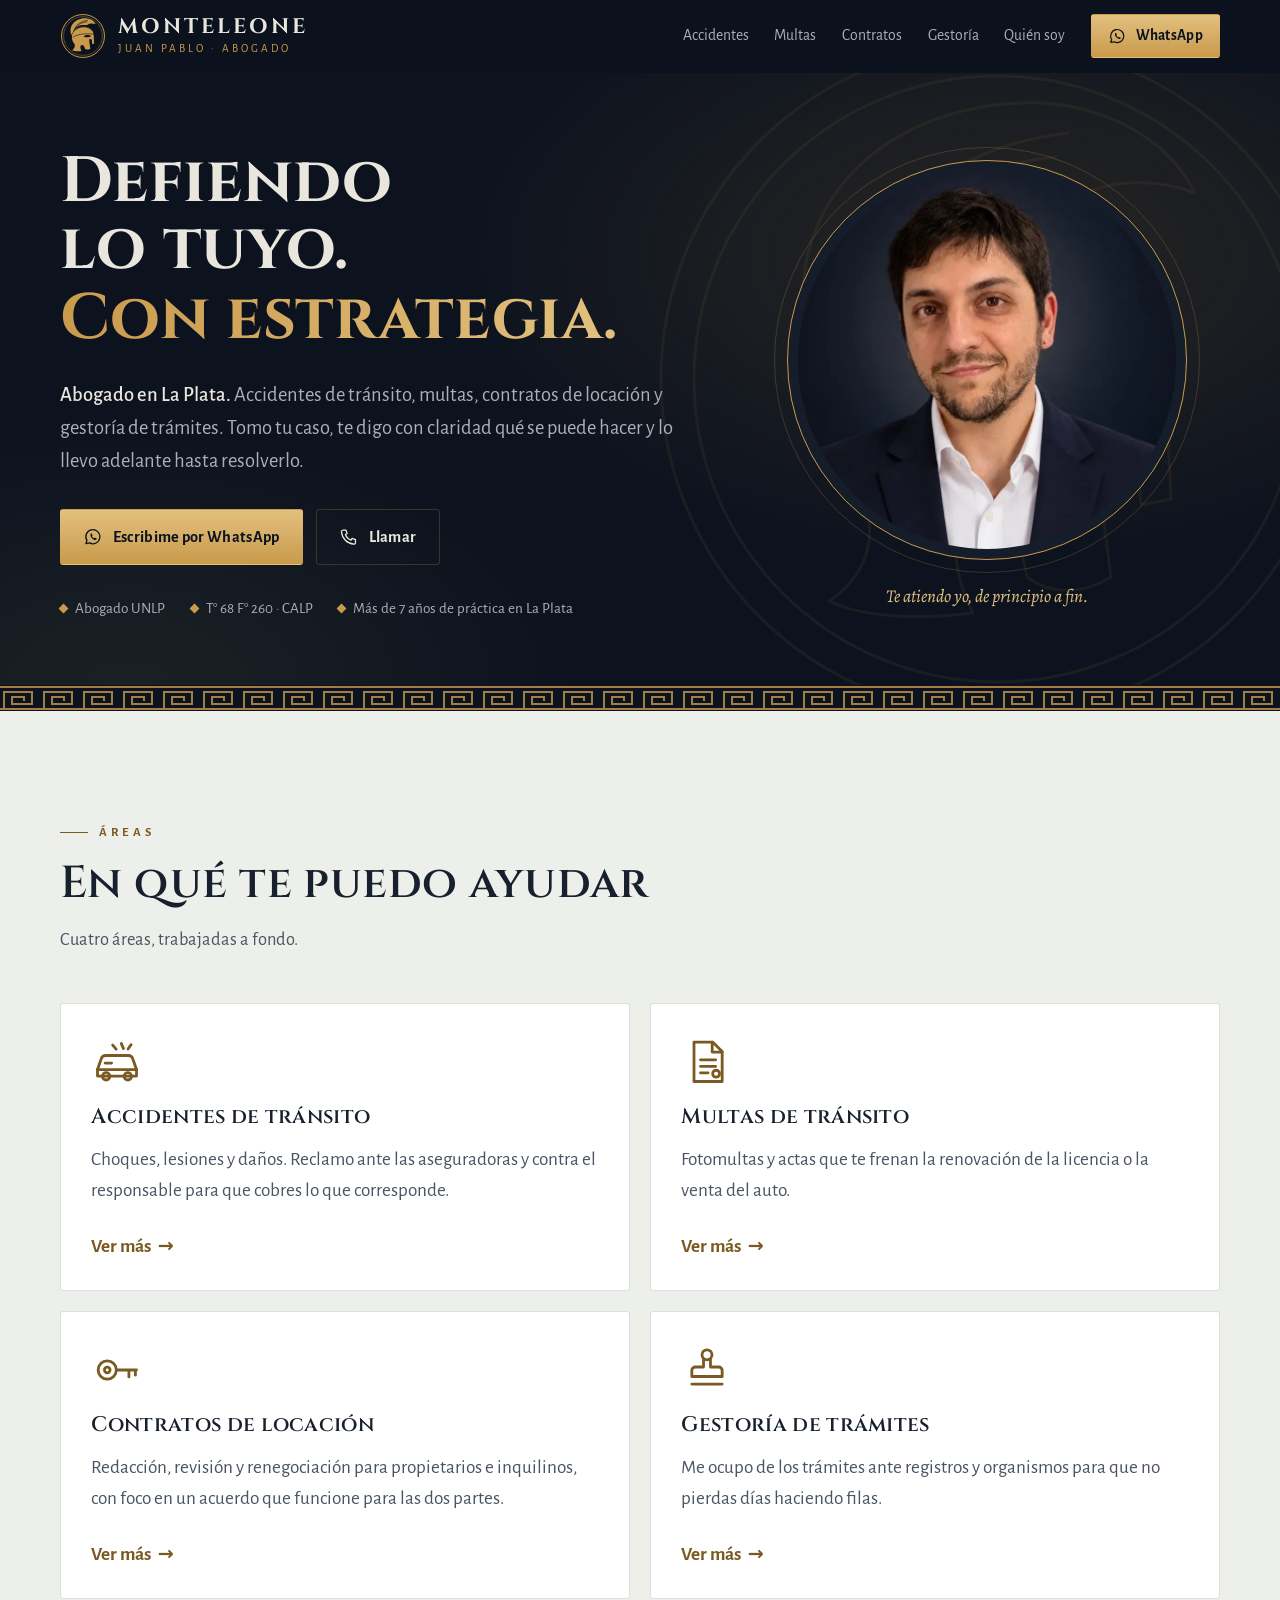
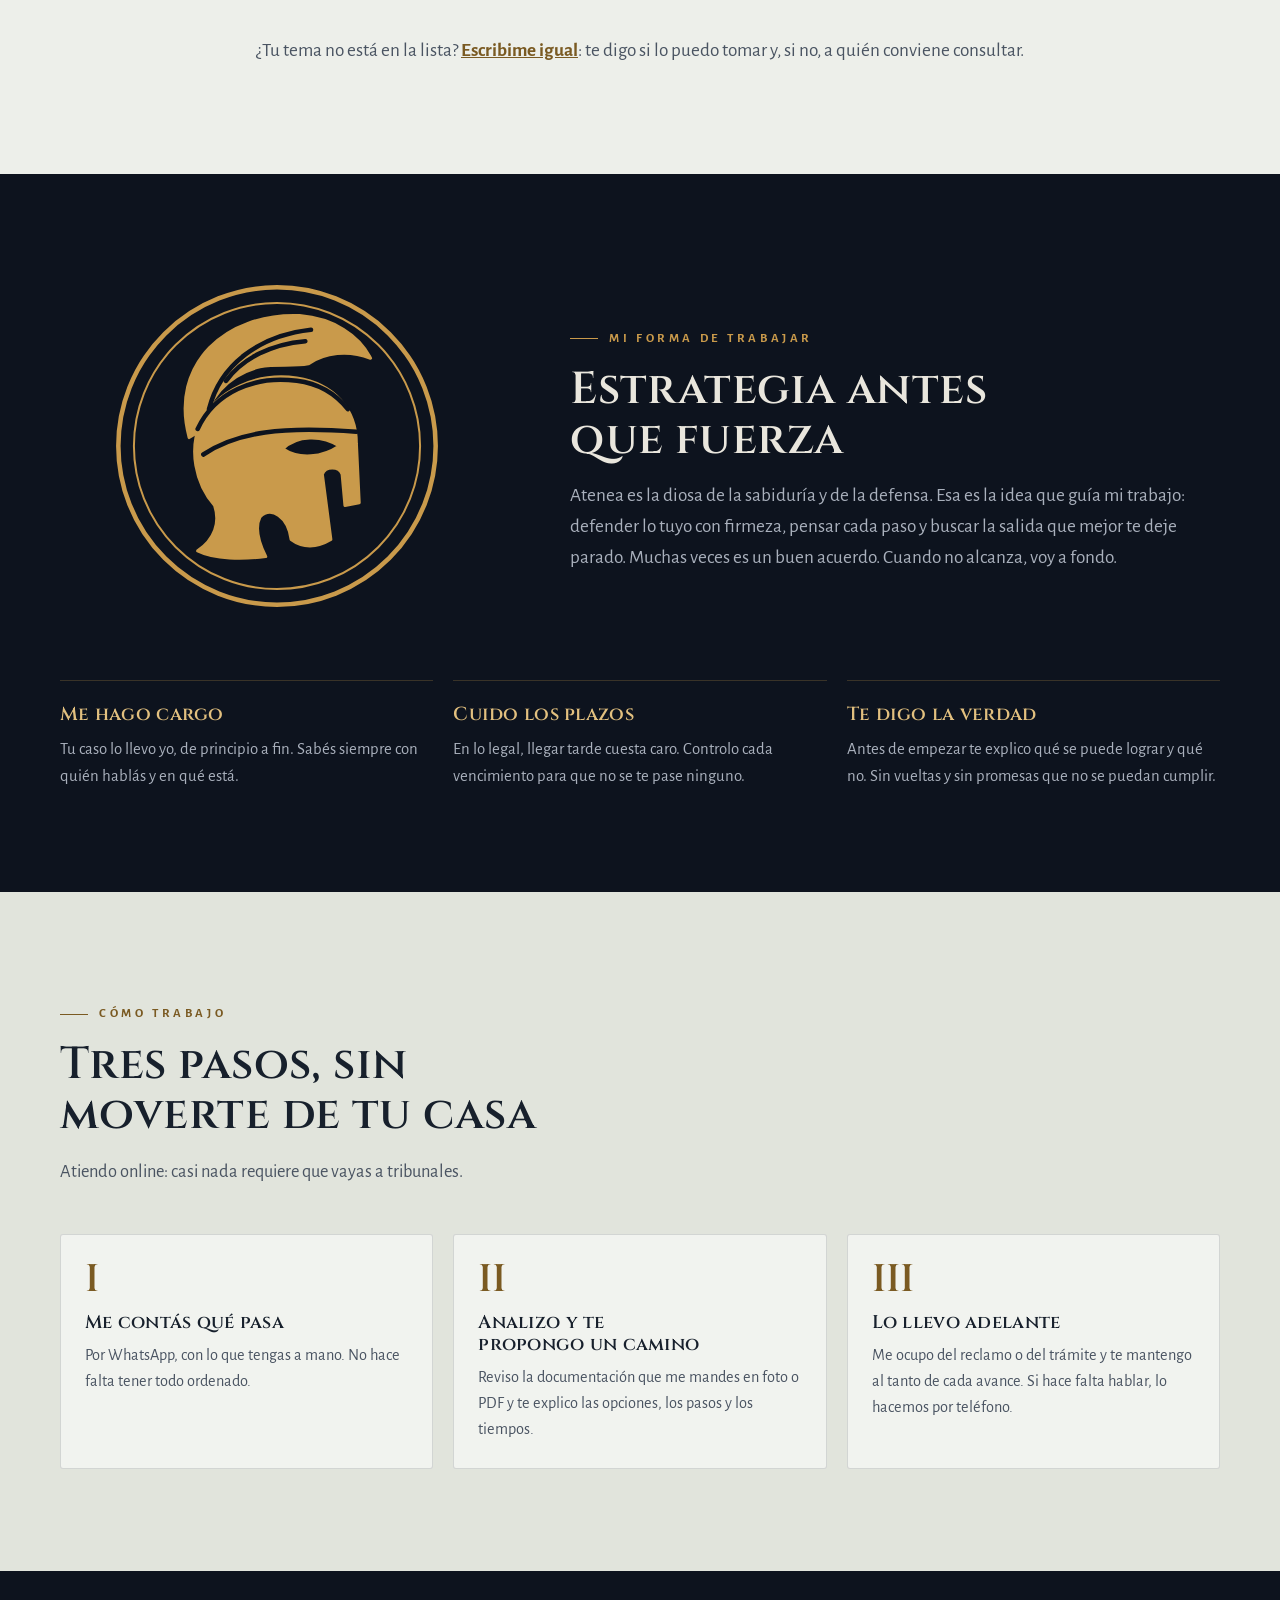
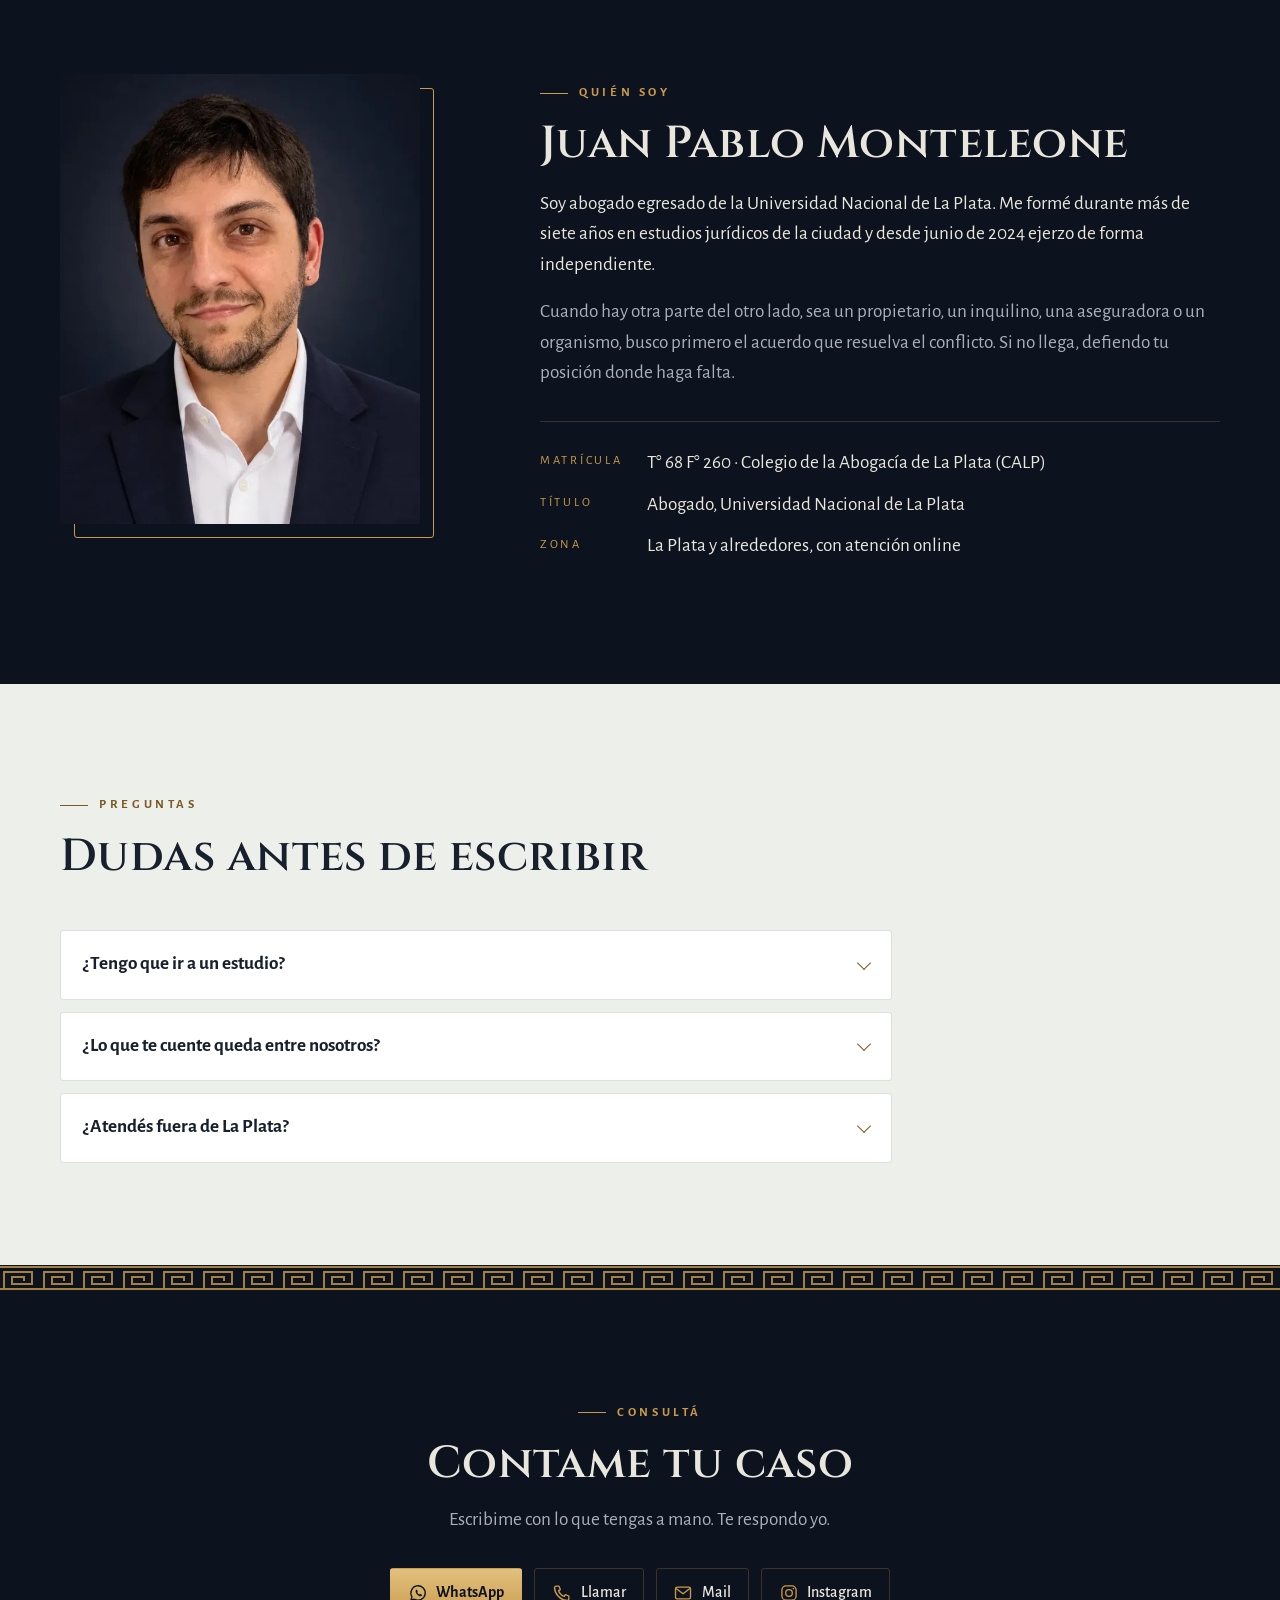
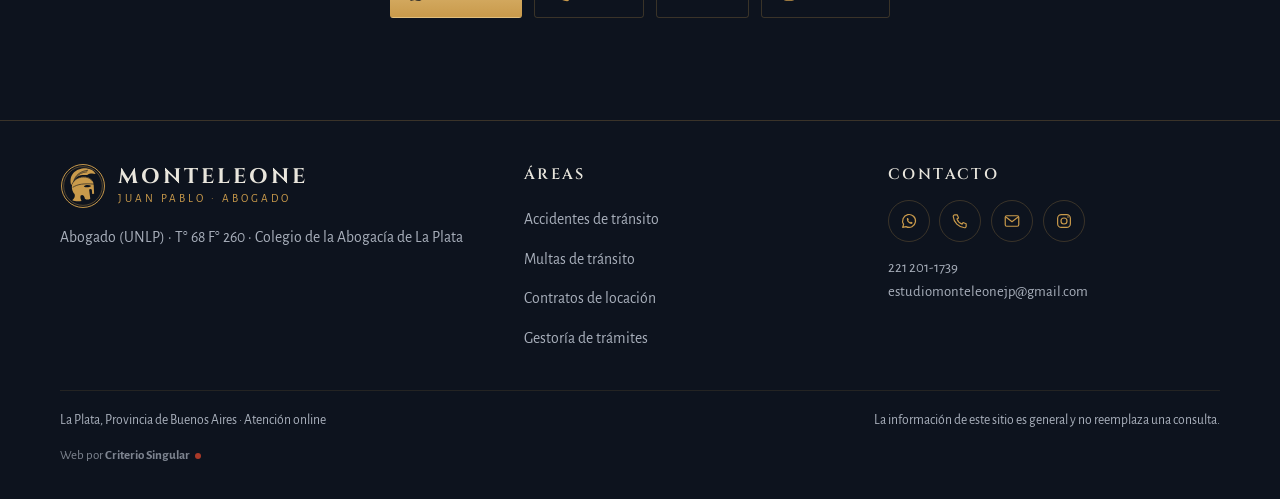
==== commit eaed55a2: "Agrega credito "Web por Criterio Singular" en el pie de la home Co-Authored-By: Claude Opus 5.5 <nor" ====
--- a/index.html
+++ b/index.html
@@ -176,6 +176,7 @@
       <span>La Plata, Provincia de Buenos Aires · Atención online</span>
       <span>La información de este sitio es general y no reemplaza una consulta.</span>
     </div>
+    <p class="cs-credito" style="margin:0;padding:14px 0 0;text-align:left;font-size:13px;opacity:.72"><a href="https://criteriosingular.com.ar/?ref=monteleone" style="color:inherit;text-decoration:none">Web por <b style="font-weight:700">Criterio Singular</b><span aria-hidden="true" style="display:inline-block;width:6px;height:6px;border-radius:50%;background:#e5482d;margin-left:5px;vertical-align:middle"></span></a></p>
   </div>
 </footer>
 <a class="wa-fijo" data-wa-fijo href="https://wa.me/5492212011739?text=Hola%20Juan%20Pablo%2C%20vi%20tu%20web%20y%20quiero%20hacerte%20una%20consulta." target="_blank" rel="noopener" aria-label="Escribir a Juan Pablo por WhatsApp"><svg class="wa-ico" viewBox="0 0 24 24" aria-hidden="true" fill="none" stroke="currentColor" stroke-width="1.6" stroke-linejoin="round"><path d="M3.6 20.4l1.2-3.9A8.6 8.6 0 1 1 8 19.5z"/><path fill="currentColor" stroke="none" d="M9 8.6c.2-.5.6-.6.9-.6h.5c.2 0 .4.1.5.4l.7 1.6c.1.2 0 .5-.1.6l-.5.6c.6 1.1 1.4 1.9 2.5 2.5l.6-.5c.2-.2.4-.2.6-.1l1.6.7c.3.1.4.3.4.5v.5c0 .3-.1.7-.6.9-.7.3-1.9.4-3.7-.8-1.5-1-2.6-2.4-3-3.6-.4-1.3-.1-2.1.1-2.7z"/></svg>Escribime por WhatsApp</a>
